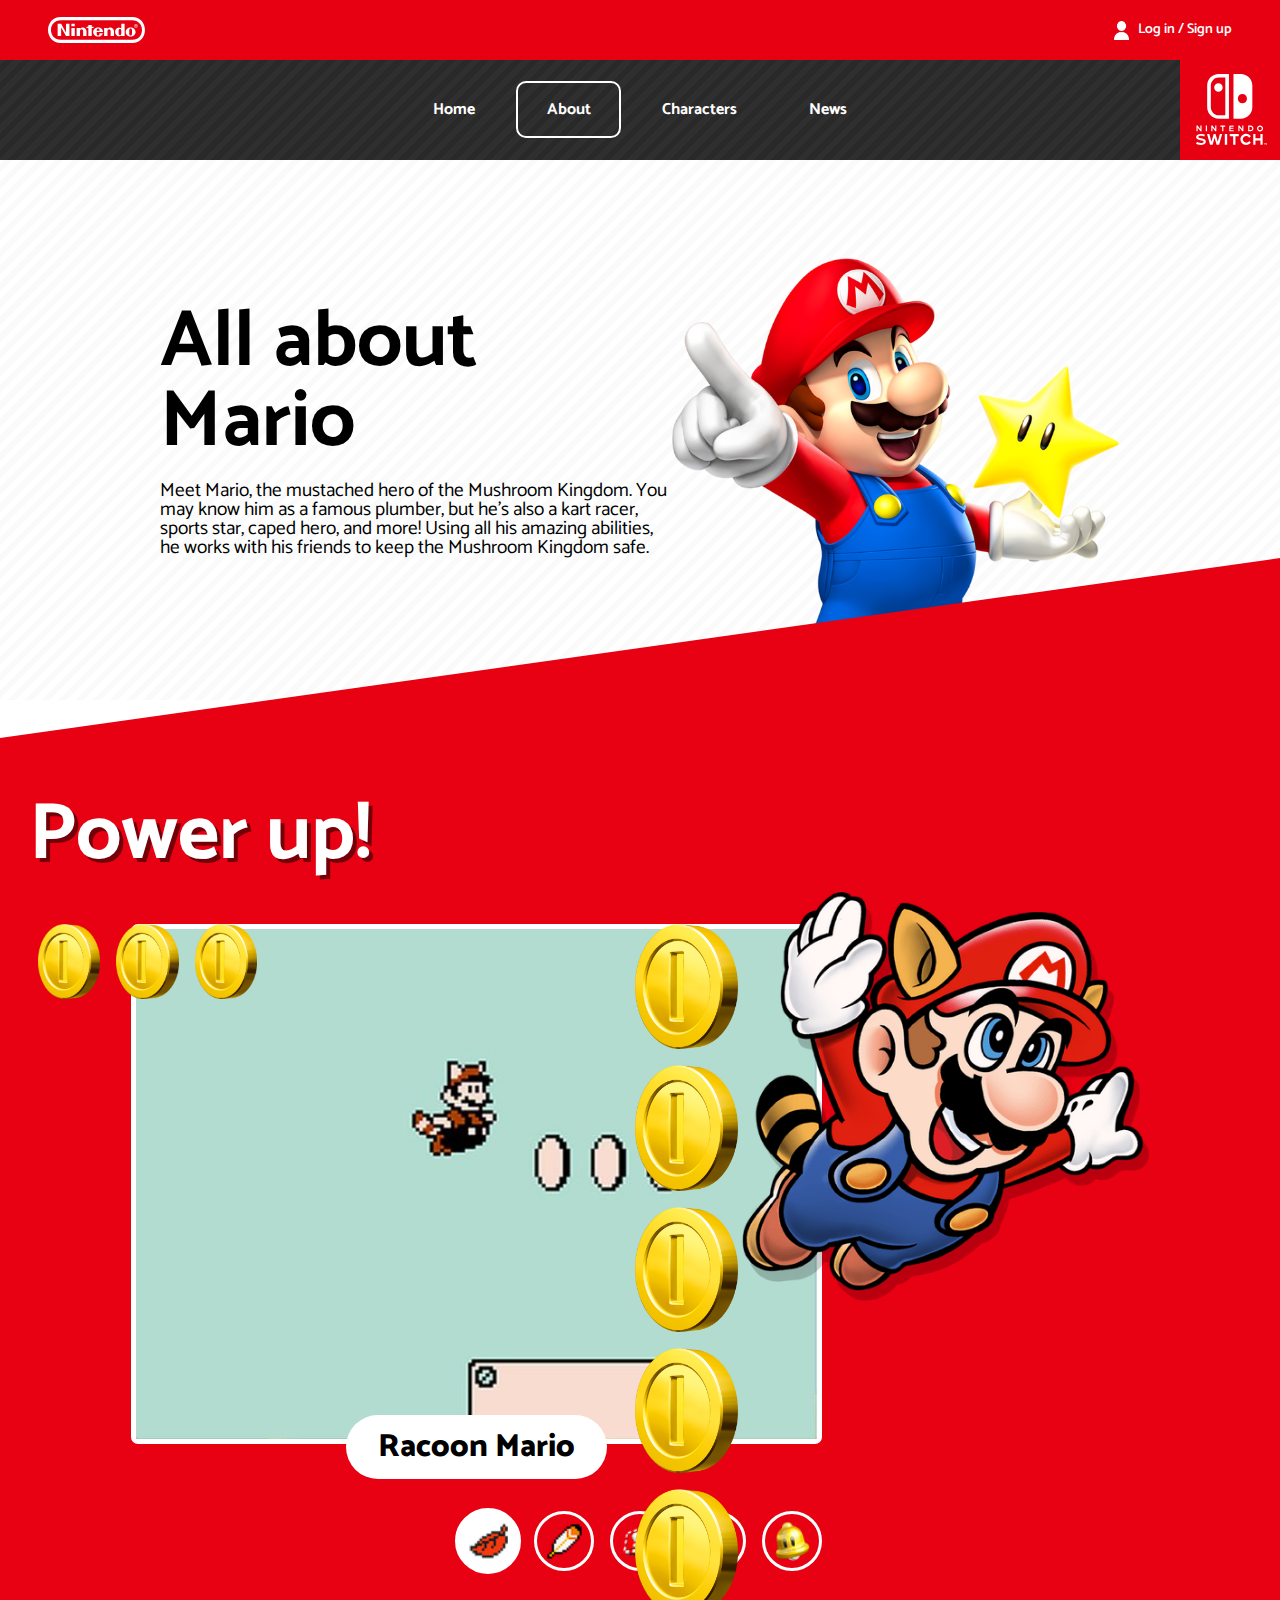
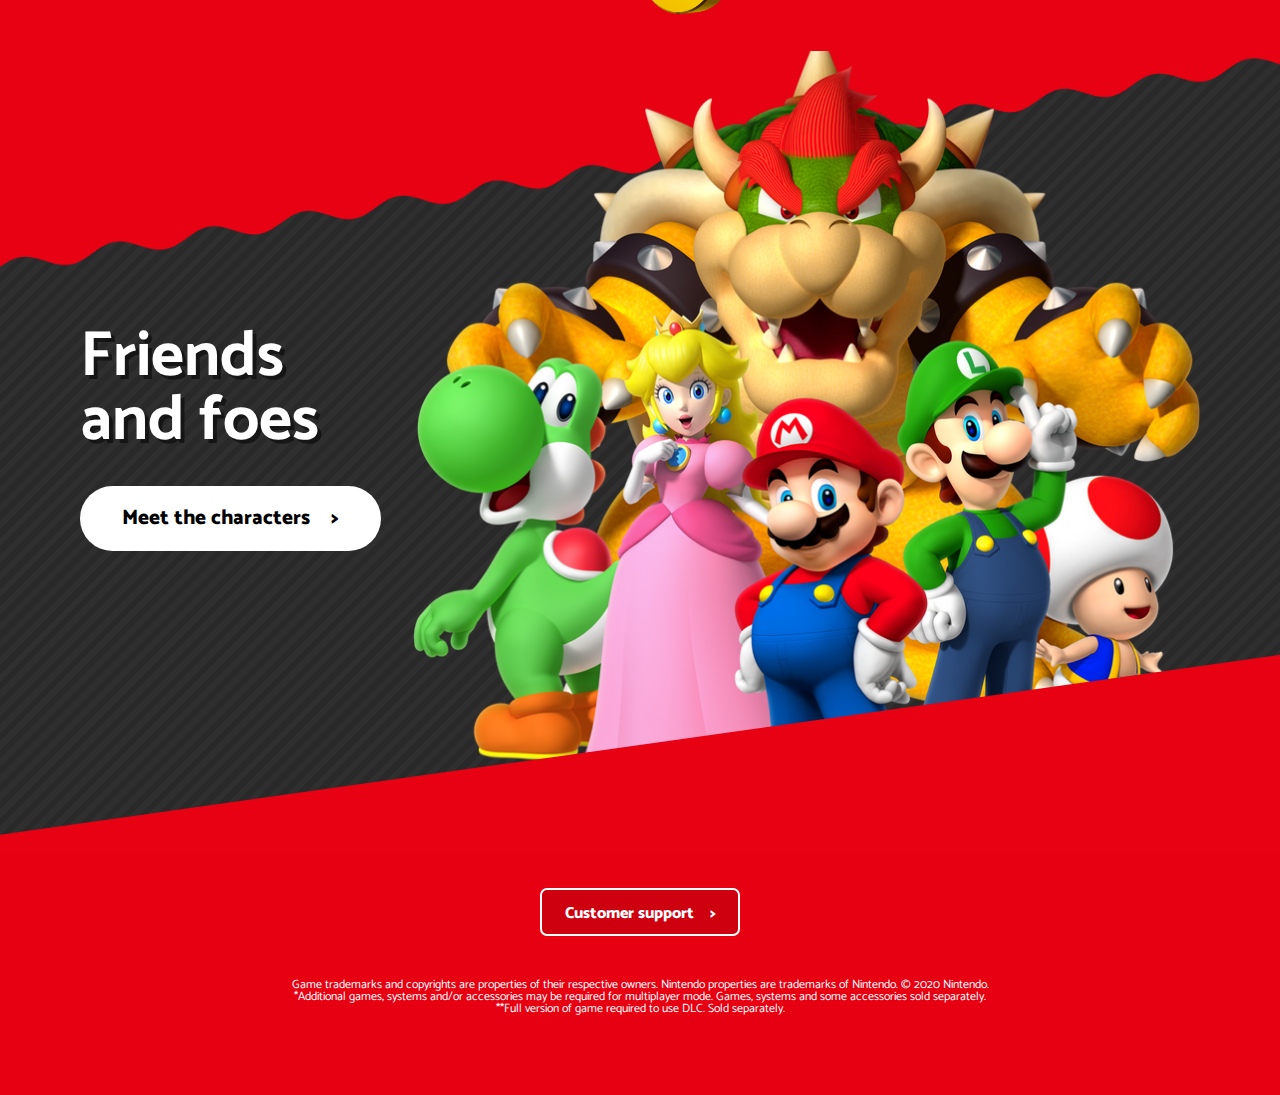
==== about.html @ cb4e9e39 "6/13 上傳至github" ====
<!DOCTYPE html>
<html lang="en">

<head>
    <meta charset="UTF-8">
    <meta http-equiv="X-UA-Compatible" content="IE=edge">
    <meta name="viewport" content="width=device-width, initial-scale=1.0">
    <title>About</title>
    <link rel="icon" href="./favicon-32x32.png">
    <link rel="stylesheet" href="./css/about.css">
</head>

<body>
    <nav>
        <div class="nav_top">
            <a href="#">
                <img src="./images/nintendo-racetrack.svg" alt="#">
            </a>
            <div class="user">
                <img src="./images/user.png" alt="#">
                <p>Log in / Sign up</p>
            </div>
        </div>
    </nav>
    <nav class="nav_section">
        <div class="nav_item">
            <div class="nav_btn">
                <a href="index.html">Home</a>
                <a href="about.html">About</a>
                <a href="characters.html">Characters</a>
                <a href="news.html">News</a>
            </div>
            <img src="./images/switch_log.svg" alt="#">
        </div>
    </nav>
    <main>
        <section id="about_mario">
            <div class="text_box">
                <h2>All about Mario</h2>
                <p>Meet Mario, the mustached hero of the Mushroom Kingdom. You may know him as a famous plumber, but
                    he’s also a kart racer, sports star, caped hero, and more! Using all his amazing abilities, he works
                    with his friends to keep the Mushroom Kingdom safe.</p>
            </div>
            <img src="./images/mario_star.png" alt="">
        </section>
        <section id="power">
            <h2>Power up!</h2>
            <div class="power_item">
                <div class="coins_item">
                    <img src="./images/SeekPng.com_super-mario-png_209932.png" alt="">
                    <img src="./images/SeekPng.com_super-mario-png_209932.png" alt="">
                    <img src="./images/SeekPng.com_super-mario-png_209932.png" alt="">
                </div>
                <div class="slide_box">
                    <img class="slide_img slide_1" src="./images/slide-1.jpg" alt="">
                    <p class="power_name">Racoon Mario</p>
                </div>
                <img class="character_img character_1" src="./images/character-1.png" alt="">
                <div class="coins_item-2">
                    <img src="./images/SeekPng.com_super-mario-png_209932.png" alt="">
                    <img src="./images/SeekPng.com_super-mario-png_209932.png" alt="">
                    <img src="./images/SeekPng.com_super-mario-png_209932.png" alt="">
                    <img src="./images/SeekPng.com_super-mario-png_209932.png" alt="">
                    <img src="./images/SeekPng.com_super-mario-png_209932.png" alt="">
                </div>
            </div>
            <div class="power_btn">
                <div class="btn btn_1"><img src="./images/pagination-1.png" alt=""></div>
                <div class="btn btn_2"><img src="./images/pagination-2.png" alt=""></div>
                <div class="btn btn_3"><img src="./images/pagination-3.png" alt=""></div>
                <div class="btn btn_4"><img src="./images/pagination-4.png" alt=""></div>
                <div class="btn btn_5"><img src="./images/pagination-5.png" alt=""></div>
            </div>
        </section>
        <section id="friend">
            <img src="./images/wavy-line.png" alt="">
            <div class="friend_item">
                <div class="friend_text">
                    <div class="text">
                        <h2>Friends</h2>
                        <h2>and foes</h2>
                    </div>
                    <a href="characters.html">Meet the characters　></a>
                </div>
                <img src="./images/character-group.png" alt="">
            </div>
        </section>
    </main>
    <footer>
        <a href="#">
            Customer support　>
        </a>
        <p>Game trademarks and copyrights are properties of their respective owners. Nintendo properties are
            trademarks of Nintendo. © 2020 Nintendo.<br>
            *Additional games, systems and/or accessories may be required for multiplayer mode. Games, systems and some
            accessories sold separately.<br>
            **Full version of game required to use DLC. Sold separately.</p>
    </footer>

    <script>
        let slideImg = document.querySelector('.slide_img');
        let characterImg = document.querySelector('.character_img');
        let powerName = document.querySelector('.power_name');
        let btn1 = document.querySelector('.btn_1');
        let btn2 = document.querySelector('.btn_2');
        let btn3 = document.querySelector('.btn_3');
        let btn4 = document.querySelector('.btn_4');
        let btn5 = document.querySelector('.btn_5');

        btn1.onclick = () => {
            slideImg.src = 'images/slide-1.jpg';
            characterImg.src = 'images/character-1.png';
            powerName.innerHTML = 'Racoon Mario';
            btn1.style.backgroundColor = 'white';
            btn1.style.transform = 'scale(1.1)';

            btn2.style.backgroundColor = 'transparent';
            btn2.style.transform = 'scale(1)';
            btn3.style.backgroundColor = 'transparent';
            btn3.style.transform = 'scale(1)';
            btn4.style.backgroundColor = 'transparent';
            btn4.style.transform = 'scale(1)';
            btn5.style.backgroundColor = 'transparent';
            btn5.style.transform = 'scale(1)';
        }

        btn2.onclick = () => {
            slideImg.src = 'images/slide-2.jpg';
            characterImg.src = 'images/character-2.png';
            powerName.innerHTML = 'Cape Mario';
            btn2.style.backgroundColor = 'white';
            btn2.style.transform = 'scale(1.1)';

            btn1.style.backgroundColor = 'transparent';
            btn1.style.transform = 'scale(1)';
            btn3.style.backgroundColor = 'transparent';
            btn3.style.transform = 'scale(1)';
            btn4.style.backgroundColor = 'transparent';
            btn4.style.transform = 'scale(1)';
            btn5.style.backgroundColor = 'transparent';
            btn5.style.transform = 'scale(1)';
        }

        btn3.onclick = () => {
            slideImg.src = 'images/slide-3.jpg';
            characterImg.src = 'images/character-3.png';
            powerName.innerHTML = 'Wing Mario';
            btn3.style.backgroundColor = 'white';
            btn3.style.transform = 'scale(1.1)';

            btn1.style.backgroundColor = 'transparent';
            btn1.style.transform = 'scale(1)';
            btn2.style.backgroundColor = 'transparent';
            btn2.style.transform = 'scale(1)';
            btn4.style.backgroundColor = 'transparent';
            btn4.style.transform = 'scale(1)';
            btn5.style.backgroundColor = 'transparent';
            btn5.style.transform = 'scale(1)';
        }

        btn4.onclick = () => {
            slideImg.src = 'images/slide-4.jpg';
            characterImg.src = 'images/character-4.png';
            powerName.innerHTML = 'Bee Mario';
            btn4.style.backgroundColor = 'white';
            btn4.style.transform = 'scale(1.1)';

            btn1.style.backgroundColor = 'transparent';
            btn1.style.transform = 'scale(1)';
            btn2.style.backgroundColor = 'transparent';
            btn2.style.transform = 'scale(1)';
            btn3.style.backgroundColor = 'transparent';
            btn3.style.transform = 'scale(1)';
            btn5.style.backgroundColor = 'transparent';
            btn5.style.transform = 'scale(1)';
        }

        btn5.onclick = () => {
            slideImg.src = 'images/slide-5.jpg';
            characterImg.src = 'images/character-5.png';
            powerName.innerHTML = 'Cat Mario';
            btn5.style.backgroundColor = 'white';
            btn5.style.transform = 'scale(1.1)';

            btn1.style.backgroundColor = 'transparent';
            btn1.style.transform = 'scale(1)';
            btn2.style.backgroundColor = 'transparent';
            btn2.style.transform = 'scale(1)';
            btn3.style.backgroundColor = 'transparent';
            btn3.style.transform = 'scale(1)';
            btn4.style.backgroundColor = 'transparent';
            btn4.style.transform = 'scale(1)';
        }


    </script>
</body>

</html>
---- css/about.css ----
@import url("https://fonts.googleapis.com/css2?family=Catamaran:wght@400;800;900&display=swap");
* {
  margin: 0;
  padding: 0;
  box-sizing: border-box;
  font-family: "Catamaran", sans-serif;
  color: white;
  line-height: 1;
}

a {
  text-decoration: none;
}

img {
  display: block;
  width: 100%;
}

.nav_top {
  background-color: #e60012;
  display: flex;
  justify-content: space-between;
  align-items: center;
  height: 60px;
}
.nav_top img {
  width: 97px;
  margin-left: 3rem;
}
.nav_top .user {
  display: flex;
  align-items: center;
  margin-right: 2rem;
  cursor: pointer;
  padding: 0.5rem 1rem;
  border-radius: 5px;
  transition: all 0.5s;
}
.nav_top .user img {
  width: 17px;
  height: 19px;
  margin: 0 0.5rem 0 0;
}
.nav_top .user p {
  font-weight: 600;
  font-size: 14px;
}
.nav_top .user:hover {
  background-color: #9e2222;
}

.nav_section {
  height: 100px;
  position: static;
  top: 0px;
}
.nav_section .nav_item {
  display: flex;
  align-items: center;
  justify-content: center;
  position: relative;
  height: 100px;
  background-image: repeating-linear-gradient(-45deg, #302f2f, #302f2f 6px, #2a2929 0, #2a2929 12px);
}
.nav_section .nav_item .nav_btn a:first-child {
  border: 2px solid white;
}
.nav_section .nav_item .nav_btn a {
  text-decoration: none;
  padding: 0.8rem 1.8rem;
  margin: 0 0.2rem;
  border: 2px solid transparent;
  border-radius: 10px;
  font-weight: 700;
  transition: all 0.3s;
  z-index: 0;
  position: relative;
}
.nav_section .nav_item .nav_btn a::before {
  content: "";
  position: absolute;
  top: 0;
  right: 0;
  width: 0;
  height: 100%;
  border-radius: 7px;
  background-color: #e60012;
  transition: all 0.3s;
  z-index: -1;
}
.nav_section .nav_item .nav_btn a:hover {
  border: 2px solid white;
}
.nav_section .nav_item .nav_btn a:hover::before {
  width: 100%;
}
.nav_section .nav_item img {
  width: 100px;
  position: absolute;
  top: 0;
  right: 0;
}

header {
  display: flex;
  justify-content: center;
  align-items: center;
  height: calc(100vh - 160px);
  overflow: hidden;
  background-image: url(../images/bg-pattern-logos.png), linear-gradient(180deg, #e70112 16%, #b20722 76%);
  position: relative;
}
header .row {
  display: flex;
  width: 80%;
  margin-top: -8rem;
}
header .row .col:first-child {
  width: 28rem;
}
header .row .col:first-child h2 span:first-child {
  font-size: 1.75rem;
}
header .row .col:first-child h2 span:last-child {
  font-size: 11rem;
}
header .row .col:first-child p {
  font-size: 1.3rem;
  line-height: 2rem;
}
header .row .col:first-child a {
  display: inline-block;
  padding: 1.25rem 2.5rem;
  background-color: white;
  color: black;
  text-decoration: none;
  border-radius: 50px;
  font-weight: 800;
  font-size: 1.3rem;
  margin-top: 2rem;
  border: 2px solid transparent;
  transition: all 0.3s;
}
header .row .col:first-child a:hover {
  background-color: black;
  color: white;
  border: 2px solid white;
}
header .row .col:last-child picture {
  position: absolute;
}
header .row .col:last-child .banner1 .mario_1 {
  width: 25%;
  top: 100vh;
  right: 25%;
  animation: mario_1 12s both ease-in-out infinite;
}
@keyframes mario_1 {
  0% {
    top: 100vh;
    right: 25%;
    opacity: 0;
  }
  10% {
    top: -5vh;
    right: 25%;
    opacity: 1;
  }
  20% {
    top: -5vh;
    right: 25%;
    opacity: 1;
  }
  30% {
    top: 100vh;
    right: 25%;
    opacity: 0;
  }
  100% {
    top: 100vh;
    right: 25%;
    opacity: 0;
  }
}
header .row .col:last-child .banner1 .luigi {
  width: 20%;
  right: 5%;
  top: 20vh;
  animation: luigi 12s 0.3s both ease-in-out infinite;
}
@keyframes luigi {
  0% {
    top: 100vh;
    right: 5%;
    opacity: 0;
  }
  10% {
    top: 20vh;
    right: 5%;
    opacity: 1;
  }
  20% {
    top: 20vh;
    right: 5%;
    opacity: 1;
  }
  30% {
    top: 100vh;
    right: 5%;
    opacity: 0;
  }
  100% {
    top: 100vh;
    right: 5%;
    opacity: 0;
  }
}
header .row .col:last-child .banner1 .brick {
  width: 40%;
  right: 8%;
  top: 10vh;
  animation: brick 12s 0.4s both ease-in-out infinite;
}
@keyframes brick {
  0% {
    top: 10vh;
    right: -100%;
    opacity: 0;
  }
  10% {
    top: 10vh;
    right: 8%;
    opacity: 1;
  }
  20% {
    top: 10vh;
    right: 8%;
    opacity: 1;
  }
  30% {
    top: 10vh;
    right: -100%;
    opacity: 0;
  }
  100% {
    top: 10vh;
    right: -100%;
    opacity: 0;
  }
}
header .row .col:last-child .banner1 .coins {
  width: 5%;
  z-index: 5;
}
header .row .col:last-child .banner1 .coin_5 {
  left: 5%;
  top: 65vh;
  animation: coin_5 12s 0.4s both ease-in-out infinite;
}
@keyframes coin_5 {
  0% {
    top: 100vh;
    left: 5%;
    opacity: 0;
  }
  10% {
    top: 65vh;
    left: 5%;
    opacity: 1;
  }
  20% {
    top: 65vh;
    left: 5%;
    opacity: 1;
  }
  30% {
    top: 100vh;
    left: 5%;
    opacity: 0;
  }
  100% {
    top: 100vh;
    left: 5%;
    opacity: 0;
  }
}
header .row .col:last-child .banner1 .coin_4 {
  left: 11%;
  top: 65vh;
  animation: coin_4 12s 0.3s both ease-in-out infinite;
}
@keyframes coin_4 {
  0% {
    top: 100vh;
    left: 11%;
    opacity: 0;
  }
  10% {
    top: 65vh;
    left: 11%;
    opacity: 1;
  }
  20% {
    top: 65vh;
    left: 11%;
    opacity: 1;
  }
  30% {
    top: 100vh;
    left: 11%;
    opacity: 0;
  }
  100% {
    top: 100vh;
    left: 11%;
    opacity: 0;
  }
}
header .row .col:last-child .banner1 .coin_3 {
  left: 17%;
  top: 65vh;
  animation: coin_3 12s 0.2s both ease-in-out infinite;
}
@keyframes coin_3 {
  0% {
    top: 100vh;
    left: 17%;
    opacity: 0;
  }
  10% {
    top: 65vh;
    left: 17%;
    opacity: 1;
  }
  20% {
    top: 65vh;
    left: 17%;
    opacity: 1;
  }
  30% {
    top: 100vh;
    left: 17%;
    opacity: 0;
  }
  100% {
    top: 100vh;
    left: 17%;
    opacity: 0;
  }
}
header .row .col:last-child .banner1 .coin_2 {
  left: 23%;
  top: 65vh;
  animation: coin_2 12s 0.1s both ease-in-out infinite;
}
@keyframes coin_2 {
  0% {
    top: 100vh;
    left: 23%;
    opacity: 0;
  }
  10% {
    top: 65vh;
    left: 23%;
    opacity: 1;
  }
  20% {
    top: 65vh;
    left: 23%;
    opacity: 1;
  }
  30% {
    top: 100vh;
    left: 23%;
    opacity: 0;
  }
  100% {
    top: 100vh;
    left: 23%;
    opacity: 0;
  }
}
header .row .col:last-child .banner1 .coin_1 {
  left: 29%;
  top: 65vh;
  animation: coin_1 12s both ease-in-out infinite;
}
@keyframes coin_1 {
  0% {
    top: 100vh;
    left: 29%;
    opacity: 0;
  }
  10% {
    top: 65vh;
    left: 29%;
    opacity: 1;
  }
  20% {
    top: 65vh;
    left: 29%;
    opacity: 1;
  }
  30% {
    top: 100vh;
    left: 29%;
    opacity: 0;
  }
  100% {
    top: 100vh;
    left: 29%;
    opacity: 0;
  }
}
header .row .col:last-child .banner2 .mario_2 {
  width: 30%;
  top: 10vh;
  right: 25%;
  animation: mario_2 12s 4s both ease-in-out infinite;
}
@keyframes mario_2 {
  0% {
    top: 100vh;
    right: 25%;
    opacity: 0;
  }
  10% {
    top: 10vh;
    right: 25%;
    opacity: 1;
  }
  20% {
    top: 10vh;
    right: 25%;
    opacity: 1;
  }
  30% {
    top: 100vh;
    right: 25%;
    opacity: 0;
  }
  100% {
    top: 100vh;
    right: 25%;
    opacity: 0;
  }
}
header .row .col:last-child .banner2 .peach {
  width: 15%;
  top: 35vh;
  right: 18%;
  animation: peach 12s 4.3s both ease-in-out infinite;
}
@keyframes peach {
  0% {
    top: 100vh;
    right: 18%;
    opacity: 0;
  }
  10% {
    top: 35vh;
    right: 18%;
    opacity: 1;
  }
  20% {
    top: 35vh;
    right: 18%;
    opacity: 1;
  }
  30% {
    top: 100vh;
    right: 18%;
    opacity: 0;
  }
  100% {
    top: 100vh;
    right: 18%;
    opacity: 0;
  }
}
header .row .col:last-child .banner2 .pipe {
  width: 15%;
  top: 15vh;
  right: 10%;
  animation: pipe 12s 4.4s both ease-in-out infinite;
}
@keyframes pipe {
  0% {
    top: 100vh;
    right: 10%;
    opacity: 0;
  }
  10% {
    top: 15vh;
    right: 10%;
    opacity: 1;
  }
  20% {
    top: 15vh;
    right: 10%;
    opacity: 1;
  }
  30% {
    top: 100vh;
    right: 10%;
    opacity: 0;
  }
  100% {
    top: 100vh;
    right: 10%;
    opacity: 0;
  }
}
header .row .col:last-child .banner2 .block {
  width: 8%;
  z-index: 5;
}
header .row .col:last-child .banner2 .block_5 {
  left: 5%;
  top: 62vh;
  animation: block_5 12s 4.4s both ease-in-out infinite;
}
@keyframes block_5 {
  0% {
    left: 5%;
    top: 100vh;
    opacity: 0;
  }
  10% {
    left: 5%;
    top: 62vh;
    opacity: 1;
  }
  20% {
    left: 5%;
    top: 62vh;
    opacity: 1;
  }
  30% {
    left: 5%;
    top: 100vh;
    opacity: 0;
  }
  100% {
    left: 5%;
    top: 100vh;
    opacity: 0;
  }
}
header .row .col:last-child .banner2 .block_3 {
  left: 11.5%;
  top: 62vh;
  animation: block_3 12s 4.3s both ease-in-out infinite;
}
@keyframes block_3 {
  0% {
    left: 11.5%;
    top: 100vh;
    opacity: 0;
  }
  10% {
    left: 11.5%;
    top: 62vh;
    opacity: 1;
  }
  20% {
    left: 11.5%;
    top: 62vh;
    opacity: 1;
  }
  30% {
    left: 11.5%;
    top: 100vh;
    opacity: 0;
  }
  100% {
    left: 11.5%;
    top: 100vh;
    opacity: 0;
  }
}
header .row .col:last-child .banner2 .block_2 {
  left: 18%;
  top: 62vh;
  animation: block_2 12s 4.2s both ease-in-out infinite;
}
@keyframes block_2 {
  0% {
    left: 18%;
    top: 100vh;
    opacity: 0;
  }
  10% {
    left: 18%;
    top: 62vh;
    opacity: 1;
  }
  20% {
    left: 18%;
    top: 62vh;
    opacity: 1;
  }
  30% {
    left: 18%;
    top: 100vh;
    opacity: 0;
  }
  100% {
    left: 18%;
    top: 100vh;
    opacity: 0;
  }
}
header .row .col:last-child .banner2 .block_4 {
  left: 24.5%;
  top: 62vh;
  animation: block_4 12s 4.1s both ease-in-out infinite;
}
@keyframes block_4 {
  0% {
    left: 24.5%;
    top: 100vh;
    opacity: 0;
  }
  10% {
    left: 24.5%;
    top: 62vh;
    opacity: 1;
  }
  20% {
    left: 24.5%;
    top: 62vh;
    opacity: 1;
  }
  30% {
    left: 24.5%;
    top: 100vh;
    opacity: 0;
  }
  100% {
    left: 24.5%;
    top: 100vh;
    opacity: 0;
  }
}
header .row .col:last-child .banner2 .block_1 {
  left: 31%;
  top: 62vh;
  animation: block_1 12s 4s both ease-in-out infinite;
}
@keyframes block_1 {
  0% {
    left: 31%;
    top: 100vh;
    opacity: 0;
  }
  10% {
    left: 31%;
    top: 62vh;
    opacity: 1;
  }
  20% {
    left: 31%;
    top: 62vh;
    opacity: 1;
  }
  30% {
    left: 31%;
    top: 100vh;
    opacity: 0;
  }
  100% {
    left: 31%;
    top: 100vh;
    opacity: 0;
  }
}
header .row .col:last-child .banner3 .mario_3 {
  width: 30%;
  top: 10vh;
  right: 32%;
  animation: mario_3 12s 8s both ease-in-out infinite;
}
@keyframes mario_3 {
  0% {
    top: 100vh;
    right: 32%;
    opacity: 0;
  }
  10% {
    top: 10vh;
    right: 32%;
    opacity: 1;
  }
  20% {
    top: 10vh;
    right: 32%;
    opacity: 1;
  }
  30% {
    top: 100vh;
    right: 32%;
    opacity: 0;
  }
  100% {
    top: 100vh;
    right: 32%;
    opacity: 0;
  }
}
header .row .col:last-child .banner3 .toad {
  width: 10%;
  top: 30vh;
  right: 29%;
  animation: toad 12s 8.3s both ease-in-out infinite;
}
@keyframes toad {
  0% {
    top: 100vh;
    right: 29%;
    opacity: 0;
  }
  10% {
    top: 30vh;
    right: 29%;
    opacity: 1;
  }
  20% {
    top: 30vh;
    right: 29%;
    opacity: 1;
  }
  30% {
    top: 100vh;
    right: 29%;
    opacity: 0;
  }
  100% {
    top: 100vh;
    right: 29%;
    opacity: 0;
  }
}
header .row .col:last-child .banner3 .star {
  width: 20%;
  top: 0vh;
  right: 18%;
  animation: star 12s 8.35s both ease-in-out infinite;
}
@keyframes star {
  0% {
    transform: scale(0);
    opacity: 0;
  }
  10% {
    transform: scale(1);
    opacity: 1;
  }
  20% {
    transform: scale(1);
    opacity: 1;
  }
  30% {
    transform: scale(0);
    opacity: 0;
  }
  100% {
    transform: scale(0);
    opacity: 0;
  }
}
header .row .col:last-child .banner3 .mushroom {
  width: 8%;
  z-index: 5;
}
header .row .col:last-child .banner3 .mushroom_3 {
  left: 10%;
  top: 62vh;
  animation: mushroom_3 12s 7.8s both ease-in-out infinite;
}
@keyframes mushroom_3 {
  0% {
    top: 100vh;
    left: 10%;
    opacity: 0;
  }
  10% {
    left: 10%;
    top: 62vh;
    opacity: 1;
  }
  20% {
    left: 10%;
    top: 62vh;
    opacity: 1;
  }
  30% {
    top: 100vh;
    left: 10%;
    opacity: 0;
  }
  100% {
    top: 100vh;
    left: 10%;
    opacity: 0;
  }
}
header .row .col:last-child .banner3 .mushroom_2 {
  left: 20%;
  top: 62vh;
  animation: mushroom_2 12s 7.9s both ease-in-out infinite;
}
@keyframes mushroom_2 {
  0% {
    top: 100vh;
    left: 20%;
    opacity: 0;
  }
  10% {
    left: 20%;
    top: 62vh;
    opacity: 1;
  }
  20% {
    left: 20%;
    top: 62vh;
    opacity: 1;
  }
  30% {
    top: 100vh;
    left: 20%;
    opacity: 0;
  }
  100% {
    top: 100vh;
    left: 20%;
    opacity: 0;
  }
}
header .row .col:last-child .banner3 .mushroom_1 {
  left: 30%;
  top: 62vh;
  animation: mushroom_1 12s 8s both ease-in-out infinite;
}
@keyframes mushroom_1 {
  0% {
    top: 100vh;
    left: 30%;
    opacity: 0;
  }
  10% {
    left: 30%;
    top: 62vh;
    opacity: 1;
  }
  20% {
    left: 30%;
    top: 62vh;
    opacity: 1;
  }
  30% {
    top: 100vh;
    left: 30%;
    opacity: 0;
  }
  100% {
    top: 100vh;
    left: 30%;
    opacity: 0;
  }
}
header::before {
  content: "";
  position: absolute;
  left: 0;
  bottom: 0;
  z-index: 1;
  width: 100%;
  height: 200px;
  background-color: #e70112;
  clip-path: polygon(0 100%, 100% 0, 100% 100%, 0 100%);
}

main section {
  display: flex;
  flex-direction: column;
  justify-content: center;
  align-items: center;
}
main h2 {
  font-size: 3.5rem;
  margin-bottom: 2vh;
}
main h3 {
  font-size: 1.5rem;
  letter-spacing: 0.05rem;
  margin: 1.2vh 0;
}
main #news {
  background-color: #e70112;
}
main #news .list_box {
  display: flex;
  width: 75%;
}
main #news .list_box .card_item {
  position: relative;
  flex: 1;
  margin: 3rem;
  padding: 2rem 2rem 4rem 2rem;
  background-image: repeating-linear-gradient(-45deg, #302f2f, #302f2f 6px, #2a2929 0, #2a2929 12px);
  border-radius: 15px;
  cursor: pointer;
}
main #news .list_box .card_item:hover .scenes {
  transform: perspective(600px) rotateX(30deg) skewX(-20deg);
}
main #news .list_box .card_item .scenes {
  transition: all 0.5s;
  transform-origin: bottom;
}
main #news .list_box .card_item .scenes img {
  border-radius: 10px;
}
main #news .list_box .card_item:hover .role {
  transform: scale(1.2) translateY(-20px);
}
main #news .list_box .card_item .role {
  position: absolute;
  width: 60%;
  top: -5vh;
  left: 20%;
  transition: all 0.5s;
}
main #news .list_box .card_item .date {
  font-size: 1.2rem;
  margin: 1.2vh 0;
}
main #news .list_box .card_item:hover .content {
  bottom: 2rem;
  opacity: 1;
}
main #news .list_box .card_item .content {
  position: absolute;
  bottom: 6rem;
  font-size: 1.1rem;
  letter-spacing: 0.05rem;
  opacity: 0;
  transition: all 0.5s;
  overflow: hidden;
  text-overflow: ellipsis;
  display: -webkit-box;
  -webkit-box-orient: vertical;
  -webkit-line-clamp: 2;
}
main #news .news_link {
  display: inline-block;
  padding: 1.25rem 2.5rem;
  background-color: white;
  color: black;
  text-decoration: none;
  border-radius: 50px;
  font-weight: 800;
  font-size: 1.3rem;
  border: 2px solid transparent;
  transition: all 0.3s;
}
main #news .news_link:hover {
  background-color: black;
  color: white;
  border: 2px solid white;
}
main #Mario_Kart {
  background-image: url(../images/bg-pattern-logos.png), linear-gradient(0deg, #bc00b7, #23b2ff);
}
main #Mario_Kart .Mario_Kart_img {
  width: 60%;
  border-radius: 10px;
}
main #Mario_Kart div {
  margin: 2rem;
  text-align: center;
}
main #Mario_Kart a {
  padding: 0.5rem 1rem;
  border-radius: 50px;
  border: 2px solid white;
  color: #2a2929;
  background-color: #ffffff;
  font-weight: 800;
  transition: all 0.3s;
  margin-bottom: 3rem;
}
main #Mario_Kart a:hover {
  color: #ffffff;
  background-color: #2a2929;
}
main #Mario_Kart .Mario_Kart_footer_img {
  transform: scaleX(-1) scaleY(-1);
}
main #switch {
  background-color: #e70112;
  position: relative;
}
main #switch .switch_title {
  text-align: start;
  margin: 3rem 0;
}
main #switch .switch_title h2 {
  margin: 0 0 0 -50rem;
}
main #switch .mario_background {
  width: 50%;
  position: absolute;
  right: 5%;
  top: -25%;
}
main #switch .star {
  width: 12%;
  position: absolute;
  right: 10%;
  top: 0;
}
main #switch .list_box {
  width: 90%;
  display: grid;
  grid-template-columns: repeat(auto-fill, minmax(500px, 2fr));
  justify-items: center;
}
main #switch .list_box .card_item {
  position: relative;
  flex: 1;
  margin: 3rem;
  padding: 2rem 2rem 4rem 2rem;
  background-image: repeating-linear-gradient(-45deg, #302f2f, #302f2f 6px, #2a2929 0, #2a2929 12px);
  border-radius: 15px;
  cursor: pointer;
  display: flex;
  flex-direction: column;
  justify-content: space-around;
}
main #switch .list_box .card_item:hover .scenes {
  transform: scale(1.2);
}
main #switch .list_box .card_item .scenes {
  transition: all 0.5s;
  transform-origin: bottom;
}
main #switch .list_box .card_item .scenes img {
  border-radius: 10px;
}
main #switch .list_box .card_item:hover .content {
  bottom: 2rem;
  opacity: 1;
}
main #switch .list_box .card_item .content {
  font-size: 1.1rem;
  letter-spacing: 0.05rem;
  position: absolute;
  bottom: 6rem;
  opacity: 0;
  transition: all 0.5s;
}
main #switch a {
  display: inline-block;
  padding: 1.25rem 2.5rem;
  background-color: white;
  color: black;
  text-decoration: none;
  border-radius: 50px;
  font-weight: 800;
  font-size: 1.3rem;
  border: 2px solid transparent;
  transition: all 0.3s;
}
main #switch a:hover {
  background-color: black;
  color: white;
  border: 2px solid white;
}
main #product {
  background-image: url(../images/bg-pattern-logos.png), linear-gradient(225deg, #80ec87, #6df1c7 51%, #37cedd);
  padding-bottom: 10rem;
}
main #product h2 {
  margin-bottom: 5rem;
}
main #product .list_box {
  display: flex;
  width: 75%;
}
main #product .list_box .card_item {
  position: relative;
  flex: 1;
  margin: 3rem;
  padding: 2rem 2rem 4rem 2rem;
  background-image: repeating-linear-gradient(-45deg, #302f2f, #302f2f 6px, #2a2929 0, #2a2929 12px);
  border-radius: 15px;
  cursor: pointer;
  display: flex;
  flex-direction: column;
  align-items: center;
  justify-content: space-between;
  transition: all 0.5s;
  transform-style: preserve-3d;
}
main #product .list_box .card_item:hover {
  box-shadow: 0px 0px 10px rgb(153, 153, 153);
}
main #product .list_box .card_item .role {
  position: relative;
  width: 100%;
  height: 35vh;
}
main #product .list_box .card_item .role img {
  height: 120%;
  width: auto;
  position: absolute;
  top: -15vh;
  left: -10%;
}
main #product .list_box .card_item p {
  font-size: 1.1rem;
  line-height: 1.3rem;
  letter-spacing: 0.05rem;
}
main #product .list_box .card_item a {
  display: inline-block;
  padding: 1.25rem 2.5rem;
  background-color: white;
  color: black;
  text-decoration: none;
  border-radius: 50px;
  font-weight: 800;
  font-size: 1.3rem;
  margin-top: 2rem;
  border: 2px solid transparent;
  transition: all 0.3s;
}
main #product .list_box .card_item a:hover {
  background-color: black;
  color: white;
  border: 2px solid white;
}
main #product .list_box .role,
main #product .list_box .content,
main #product .list_box a {
  transform: translateZ(50px);
}

footer {
  display: flex;
  flex-direction: column;
  align-items: center;
  justify-content: center;
  background-color: #e60012;
  height: 250px;
  text-align: center;
  position: relative;
}
footer::before {
  content: "";
  position: absolute;
  left: 0;
  top: -190px;
  z-index: 1;
  width: 100%;
  height: 200px;
  background-color: #e70112;
  clip-path: polygon(0 90%, 100% 0, 100% 100%, 0 100%);
}
footer a {
  display: block;
  width: 200px;
  height: 48px;
  line-height: 48px;
  background-color: #ce0010;
  margin: auto;
  border-radius: 7px;
  border: 2px solid white;
  transition: all 0.5s;
  font-size: 16px;
  font-weight: 800;
}
footer a:hover {
  background-color: white;
  color: #ce0010;
}
footer p {
  font-size: 12px;
  padding: 0 3rem 5rem 3rem;
}

.nav_section {
  height: 100px;
  position: static;
  top: 0px;
}
.nav_section .nav_item {
  display: flex;
  align-items: center;
  justify-content: center;
  position: relative;
  height: 100px;
  background-image: repeating-linear-gradient(-45deg, #302f2f, #302f2f 6px, #2a2929 0, #2a2929 12px);
}
.nav_section .nav_item .nav_btn a:first-child {
  border: 2px solid transparent;
}
.nav_section .nav_item .nav_btn a:nth-child(2) {
  border: 2px solid white;
}
.nav_section .nav_item .nav_btn a {
  text-decoration: none;
  padding: 0.8rem 1.8rem;
  margin: 0 0.2rem;
  border: 2px solid transparent;
  border-radius: 10px;
  font-weight: 700;
  transition: all 0.3s;
  z-index: 0;
  position: relative;
}
.nav_section .nav_item .nav_btn a::before {
  content: "";
  position: absolute;
  top: 0;
  right: 0;
  width: 0;
  height: 100%;
  border-radius: 7px;
  background-color: #e60012;
  transition: all 0.3s;
  z-index: -1;
}
.nav_section .nav_item .nav_btn a:hover {
  border: 2px solid white;
}
.nav_section .nav_item .nav_btn a:hover::before {
  width: 100%;
}
.nav_section .nav_item img {
  width: 100px;
  position: absolute;
  top: 0;
  right: 0;
}

main #about_mario {
  height: 60vh;
  background-image: repeating-linear-gradient(-45deg, #fff, #fff 6px, #fafafa 0, #fafafa 12px);
  display: flex;
  flex-direction: row;
}
main #about_mario .text_box {
  width: 40%;
}
main #about_mario .text_box h2,
main #about_mario .text_box p {
  color: black;
}
main #about_mario .text_box h2 {
  font-size: 5rem;
}
main #about_mario .text_box p {
  font-size: 1.2rem;
}
main #about_mario img {
  width: 35%;
  margin-top: 12rem;
}
main #power {
  background-color: #e70112;
  position: relative;
  margin-top: 3rem;
}
main #power::before {
  content: "";
  position: absolute;
  left: 0;
  top: -190px;
  z-index: 1;
  width: 100%;
  height: 200px;
  background-color: #e70112;
  clip-path: polygon(0 90%, 100% 0, 100% 100%, 0 100%);
}
main #power h2 {
  font-size: 5rem;
  margin: 3rem 55rem 3rem 0;
  text-shadow: 4px 4px rgba(0, 0, 0, 0.5);
}
main #power .power_item {
  display: flex;
}
main #power .power_item .coins_item {
  display: flex;
  position: absolute;
  left: 3%;
}
main #power .power_item .coins_item img {
  width: 5%;
  margin-right: 1rem;
  animation: coins 1s alternate infinite;
}
@keyframes coins {
  0% {
    transform: translateX(0px);
  }
  100% {
    transform: translateX(20px);
  }
}
main #power .power_item .slide_box {
  width: 100%;
  text-align: center;
}
main #power .power_item .slide_box .slide_img {
  border-radius: 7px;
  border: 5px solid white;
}
main #power .power_item .slide_box .power_name {
  background-color: white;
  color: black;
  font-size: 2rem;
  font-weight: 800;
  display: inline-block;
  padding: 1rem 2rem;
  border-radius: 50px;
  margin-top: -3rem;
}
main #power .power_item .character_img {
  margin: -2rem 0 0 -5rem;
  width: 40%;
  height: 40%;
  animation: character_img 1.5s infinite alternate;
}
@keyframes character_img {
  0% {
    transform: translateX(-10px);
  }
  100% {
    transform: translateX(60px) translateY(-30px);
  }
}
main #power .power_item .coins_item-2 {
  position: absolute;
  right: -65%;
}
main #power .power_item .coins_item-2 img {
  width: 7%;
  margin-bottom: 1rem;
  animation: coins 1s alternate infinite;
}
@keyframes coins {
  0% {
    transform: translateX(0px);
  }
  100% {
    transform: translateX(20px);
  }
}
main #power .power_btn {
  display: flex;
  justify-content: center;
  align-items: center;
  gap: 1rem;
  margin: 2rem 0 5rem 0;
}
main #power .power_btn .btn_1 {
  background-color: white;
  transform: scale(1.1);
}
main #power .power_btn .btn {
  width: 60px;
  height: 60px;
  border-radius: 50%;
  border: 3px solid white;
  display: flex;
  align-items: center;
  justify-content: center;
  cursor: pointer;
  transition: all 0.1s;
}
main #power .power_btn .btn:hover {
  background-color: white !important;
  transform: scale(1.1) !important;
}
main #power .power_btn .btn img {
  width: 35px;
}
main #friend {
  background-image: repeating-linear-gradient(-45deg, #302f2f, #302f2f 6px, #2a2929 0, #2a2929 12px);
}
main #friend .friend_item {
  display: flex;
  justify-content: center;
  align-items: center;
  margin-top: -15rem;
}
main #friend .friend_item .friend_text {
  margin-right: 1rem;
}
main #friend .friend_item .friend_text h2 {
  margin: 0;
  font-size: 4rem;
  text-shadow: 4px 4px rgba(0, 0, 0, 0.5);
}
main #friend .friend_item .friend_text a {
  display: inline-block;
  padding: 1.25rem 2.5rem;
  background-color: white;
  color: black;
  text-decoration: none;
  border-radius: 50px;
  font-weight: 800;
  font-size: 1.3rem;
  margin-top: 2rem;
  border: 2px solid transparent;
  transition: all 0.3s;
}
main #friend .friend_item .friend_text a:hover {
  background-color: black;
  color: white;
  border: 2px solid white;
}
main #friend .friend_item img {
  width: 70%;
  margin-left: 1rem;
}/*# sourceMappingURL=about.css.map */
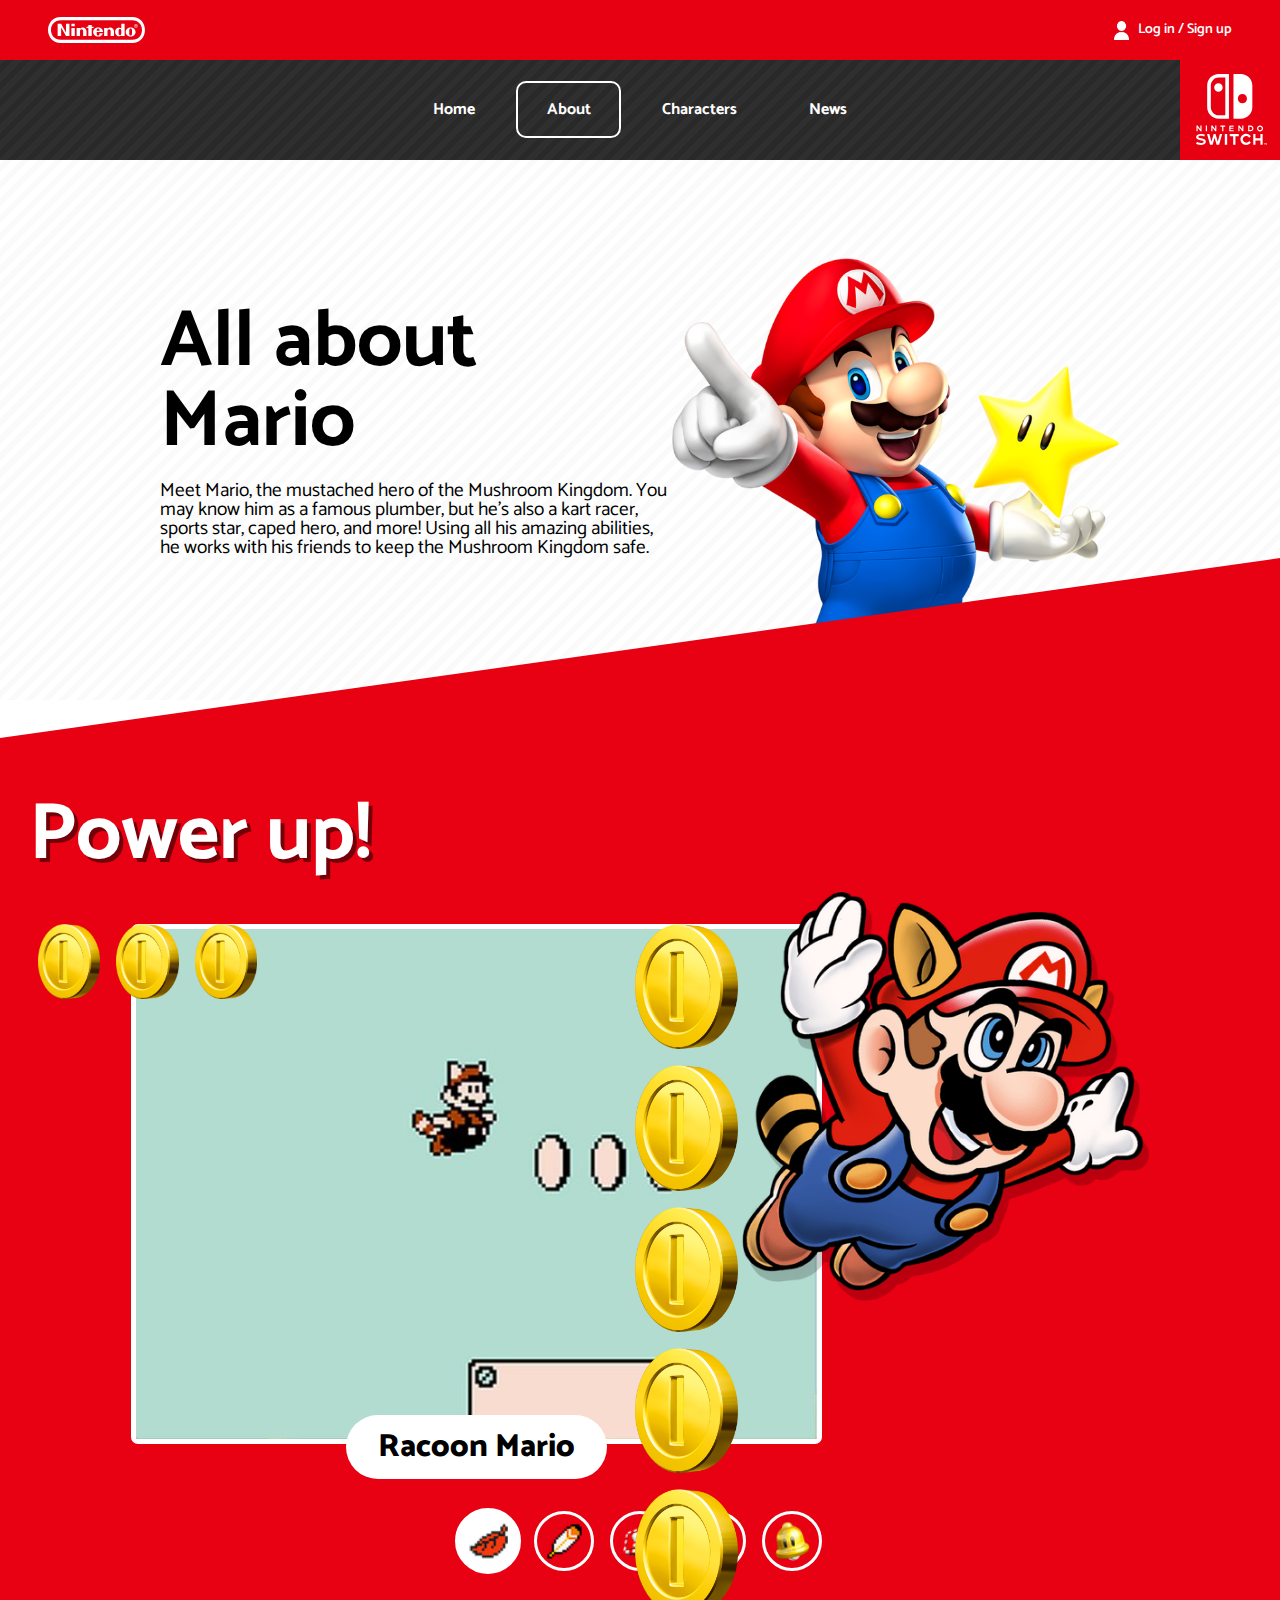
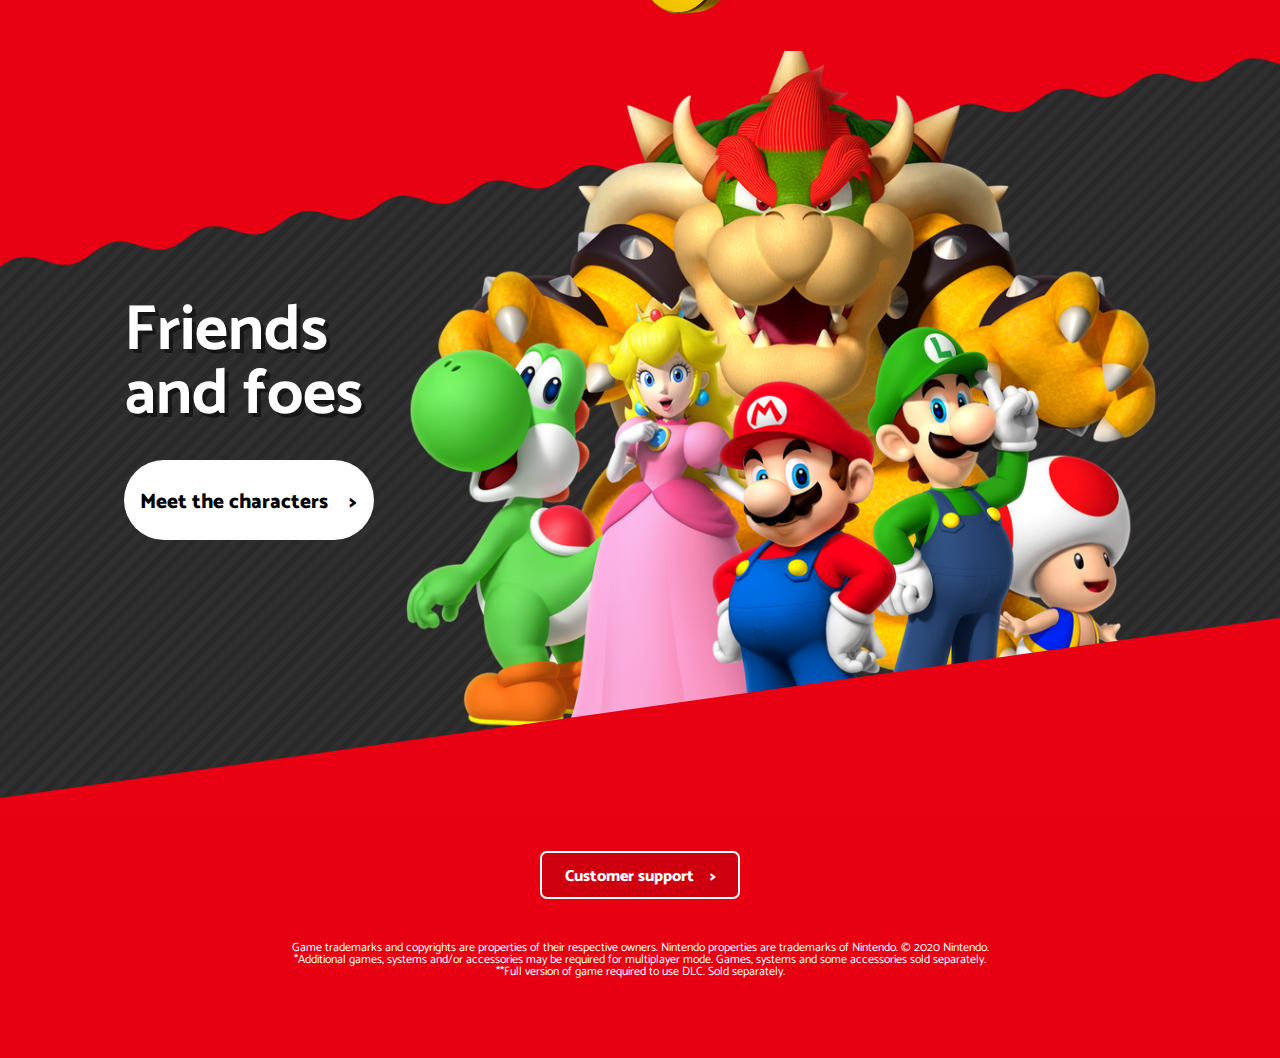
==== commit 6232b76e: "6/16" ====
--- a/about.html
+++ b/about.html
@@ -30,9 +30,20 @@
                 <a href="characters.html">Characters</a>
                 <a href="news.html">News</a>
             </div>
+            <div class="menu">
+                Menu
+            </div>
             <img src="./images/switch_log.svg" alt="#">
         </div>
     </nav>
+    <div class="phone_nav_btn">
+        <a href="">Back</a>
+        <a href="index.html">Home</a>
+        <a href="about.html">About</a>
+        <a href="characters.html">Characters</a>
+        <a href="news.html">News</a>
+        <img src="./images/banner1-mario.png" alt="">
+    </div>
     <main>
         <section id="about_mario">
             <div class="text_box">
@@ -192,6 +203,18 @@
             btn4.style.transform = 'scale(1)';
         }
 
+        // 手機版menu
+        let menu = document.querySelector('.menu');
+        let phoneNavBtn = document.querySelector('.phone_nav_btn');
+
+        menu.onclick = () => {
+            if(phoneNavBtn.classList.contains('active')){
+                phoneNavBtn.classList.remove('active');
+            }else{
+                phoneNavBtn.classList.add('active');
+            }
+        }
+
 
     </script>
 </body>
--- a/css/about.css
+++ b/css/about.css
@@ -55,6 +55,11 @@
   position: static;
   top: 0px;
 }
+@media (max-width: 576px) {
+  .nav_section {
+    height: 50px;
+  }
+}
 .nav_section .nav_item {
   display: flex;
   align-items: center;
@@ -62,6 +67,16 @@
   position: relative;
   height: 100px;
   background-image: repeating-linear-gradient(-45deg, #302f2f, #302f2f 6px, #2a2929 0, #2a2929 12px);
+}
+@media (max-width: 576px) {
+  .nav_section .nav_item {
+    height: 50px;
+  }
+}
+@media (max-width: 576px) {
+  .nav_section .nav_item .nav_btn {
+    display: none;
+  }
 }
 .nav_section .nav_item .nav_btn a:first-child {
   border: 2px solid white;
@@ -95,11 +110,119 @@
 .nav_section .nav_item .nav_btn a:hover::before {
   width: 100%;
 }
+.nav_section .nav_item .menu {
+  display: none;
+  text-decoration: none;
+  padding: 0.8rem 1.8rem;
+  margin: 0 0.2rem;
+  border: 2px solid transparent;
+  border-radius: 10px;
+  font-weight: 700;
+  transition: all 0.3s;
+  z-index: 0;
+  position: relative;
+}
+@media (max-width: 576px) {
+  .nav_section .nav_item .menu {
+    display: block;
+  }
+}
+.nav_section .nav_item .menu::before {
+  content: "";
+  position: absolute;
+  top: 0;
+  right: 0;
+  width: 0;
+  height: 100%;
+  border-radius: 7px;
+  background-color: #e60012;
+  transition: all 0.3s;
+  z-index: -1;
+}
+.nav_section .nav_item .menu:hover {
+  border: 2px solid white;
+}
+.nav_section .nav_item .menu:hover::before {
+  width: 100%;
+}
 .nav_section .nav_item img {
   width: 100px;
   position: absolute;
   top: 0;
   right: 0;
+}
+@media (max-width: 576px) {
+  .nav_section .nav_item img {
+    width: 50px;
+  }
+}
+
+.phone_nav_btn {
+  width: 100%;
+  height: 75vh;
+  position: absolute;
+  top: 0;
+  z-index: 10;
+  display: flex;
+  flex-direction: column;
+  align-items: center;
+  background-image: repeating-linear-gradient(-45deg, #302f2f, #302f2f 6px, #2a2929 0, #2a2929 12px);
+  overflow: hidden;
+  transform: translateY(-100vh);
+  transition: all 0.5s;
+  visibility: hidden;
+}
+.phone_nav_btn a {
+  text-decoration: none;
+  padding: 0.8rem 1.8rem;
+  margin: 1rem 0;
+  border: 2px solid transparent;
+  border-radius: 10px;
+  font-weight: 700;
+  transition: all 0.3s;
+  z-index: 0;
+  position: relative;
+}
+.phone_nav_btn a::before {
+  content: "";
+  position: absolute;
+  top: 0;
+  right: 0;
+  width: 0;
+  height: 100%;
+  border-radius: 7px;
+  background-color: #e60012;
+  transition: all 0.3s;
+  z-index: -1;
+}
+.phone_nav_btn a:hover {
+  border: 2px solid white;
+}
+.phone_nav_btn a:hover::before {
+  width: 100%;
+}
+.phone_nav_btn img {
+  width: 30%;
+  transform: translateY(100px);
+  transition: all 0.5s;
+}
+
+.active {
+  visibility: visible;
+  transform: translateY(0vh);
+  position: fixed;
+}
+
+.active img {
+  animation: move 1s 0.5s both;
+}
+@keyframes move {
+  from {
+    transform: translateY(100px);
+  }
+  to {
+    transform: translateY(0px);
+  }
 }
 
 header {
@@ -116,24 +239,59 @@
   width: 80%;
   margin-top: -8rem;
 }
+@media (max-width: 992px) {
+  header .row {
+    flex-direction: column;
+    margin-top: -40%;
+  }
+}
+@media (max-width: 576px) {
+  header .row {
+    margin-top: -50%;
+  }
+}
 header .row .col:first-child {
-  width: 28rem;
+  width: 50%;
+}
+@media (max-width: 576px) {
+  header .row .col:first-child {
+    width: 100%;
+  }
 }
 header .row .col:first-child h2 span:first-child {
   font-size: 1.75rem;
 }
+@media (max-width: 576px) {
+  header .row .col:first-child h2 span:first-child {
+    font-size: 1.3rem;
+  }
+}
 header .row .col:first-child h2 span:last-child {
   font-size: 11rem;
+}
+@media (max-width: 576px) {
+  header .row .col:first-child h2 span:last-child {
+    font-size: 3rem;
+  }
 }
 header .row .col:first-child p {
   font-size: 1.3rem;
   line-height: 2rem;
 }
+@media (max-width: 576px) {
+  header .row .col:first-child p {
+    font-size: 1rem;
+    line-height: 1.5rem;
+  }
+}
 header .row .col:first-child a {
   display: inline-block;
-  padding: 1.25rem 2.5rem;
+  width: 250px;
+  height: 80px;
   background-color: white;
   color: black;
+  line-height: 80px;
+  text-align: center;
   text-decoration: none;
   border-radius: 50px;
   font-weight: 800;
@@ -147,6 +305,22 @@
   color: white;
   border: 2px solid white;
 }
+@media (max-width: 576px) {
+  header .row .col:first-child a {
+    display: inline-block;
+    width: 180px;
+    height: 50px;
+    background-color: white;
+    color: black;
+    line-height: 50px;
+    text-align: center;
+    text-decoration: none;
+    border-radius: 50px;
+    font-weight: 800;
+    font-size: 1rem;
+    margin-top: 1rem;
+  }
+}
 header .row .col:last-child picture {
   position: absolute;
 }
@@ -156,6 +330,11 @@
   right: 25%;
   animation: mario_1 12s both ease-in-out infinite;
 }
+@media (max-width: 576px) {
+  header .row .col:last-child .banner1 .mario_1 {
+    width: 30%;
+  }
+}
 @keyframes mario_1 {
   0% {
     top: 100vh;
@@ -181,6 +360,64 @@
     top: 100vh;
     right: 25%;
     opacity: 0;
+  }
+}
+@media (max-width: 992px) {
+  @keyframes mario_1 {
+    0% {
+      top: 100vh;
+      right: 25%;
+      opacity: 0;
+    }
+    10% {
+      top: 40vh;
+      right: 25%;
+      opacity: 1;
+    }
+    20% {
+      top: 40vh;
+      right: 25%;
+      opacity: 1;
+    }
+    30% {
+      top: 100vh;
+      right: 25%;
+      opacity: 0;
+    }
+    100% {
+      top: 100vh;
+      right: 25%;
+      opacity: 0;
+    }
+  }
+}
+@media (max-width: 576px) {
+  @keyframes mario_1 {
+    0% {
+      top: 100vh;
+      right: 45%;
+      opacity: 0;
+    }
+    10% {
+      top: 45vh;
+      right: 45%;
+      opacity: 1;
+    }
+    20% {
+      top: 45vh;
+      right: 45%;
+      opacity: 1;
+    }
+    30% {
+      top: 100vh;
+      right: 45%;
+      opacity: 0;
+    }
+    100% {
+      top: 100vh;
+      right: 45%;
+      opacity: 0;
+    }
   }
 }
 header .row .col:last-child .banner1 .luigi {
@@ -189,6 +426,11 @@
   top: 20vh;
   animation: luigi 12s 0.3s both ease-in-out infinite;
 }
+@media (max-width: 576px) {
+  header .row .col:last-child .banner1 .luigi {
+    width: 30%;
+  }
+}
 @keyframes luigi {
   0% {
     top: 100vh;
@@ -214,6 +456,64 @@
     top: 100vh;
     right: 5%;
     opacity: 0;
+  }
+}
+@media (max-width: 992px) {
+  @keyframes luigi {
+    0% {
+      top: 100vh;
+      right: 5%;
+      opacity: 0;
+    }
+    10% {
+      top: 35vh;
+      right: 5%;
+      opacity: 1;
+    }
+    20% {
+      top: 35vh;
+      right: 5%;
+      opacity: 1;
+    }
+    30% {
+      top: 100vh;
+      right: 5%;
+      opacity: 0;
+    }
+    100% {
+      top: 100vh;
+      right: 5%;
+      opacity: 0;
+    }
+  }
+}
+@media (max-width: 576px) {
+  @keyframes luigi {
+    0% {
+      top: 100vh;
+      right: 20%;
+      opacity: 0;
+    }
+    10% {
+      top: 40vh;
+      right: 20%;
+      opacity: 1;
+    }
+    20% {
+      top: 40vh;
+      right: 20%;
+      opacity: 1;
+    }
+    30% {
+      top: 100vh;
+      right: 20%;
+      opacity: 0;
+    }
+    100% {
+      top: 100vh;
+      right: 20%;
+      opacity: 0;
+    }
   }
 }
 header .row .col:last-child .banner1 .brick {
@@ -222,6 +522,11 @@
   top: 10vh;
   animation: brick 12s 0.4s both ease-in-out infinite;
 }
+@media (max-width: 576px) {
+  header .row .col:last-child .banner1 .brick {
+    width: 60%;
+  }
+}
 @keyframes brick {
   0% {
     top: 10vh;
@@ -247,6 +552,64 @@
     top: 10vh;
     right: -100%;
     opacity: 0;
+  }
+}
+@media (max-width: 992px) {
+  @keyframes brick {
+    0% {
+      top: 40vh;
+      right: -100%;
+      opacity: 0;
+    }
+    10% {
+      top: 40vh;
+      right: 8%;
+      opacity: 1;
+    }
+    20% {
+      top: 40vh;
+      right: 8%;
+      opacity: 1;
+    }
+    30% {
+      top: 40vh;
+      right: -100%;
+      opacity: 0;
+    }
+    100% {
+      top: 40vh;
+      right: -100%;
+      opacity: 0;
+    }
+  }
+}
+@media (max-width: 576px) {
+  @keyframes brick {
+    0% {
+      top: 50vh;
+      right: -100%;
+      opacity: 0;
+    }
+    10% {
+      top: 50vh;
+      right: 8%;
+      opacity: 1;
+    }
+    20% {
+      top: 50vh;
+      right: 8%;
+      opacity: 1;
+    }
+    30% {
+      top: 50vh;
+      right: -100%;
+      opacity: 0;
+    }
+    100% {
+      top: 50vh;
+      right: -100%;
+      opacity: 0;
+    }
   }
 }
 header .row .col:last-child .banner1 .coins {
@@ -446,12 +809,75 @@
     opacity: 0;
   }
 }
+@media (max-width: 992px) {
+  @keyframes mario_2 {
+    0% {
+      top: 100vh;
+      right: 25%;
+      opacity: 0;
+    }
+    10% {
+      top: 40vh;
+      right: 25%;
+      opacity: 1;
+    }
+    20% {
+      top: 40vh;
+      right: 25%;
+      opacity: 1;
+    }
+    30% {
+      top: 100vh;
+      right: 25%;
+      opacity: 0;
+    }
+    100% {
+      top: 100vh;
+      right: 25%;
+      opacity: 0;
+    }
+  }
+}
+@media (max-width: 576px) {
+  @keyframes mario_2 {
+    0% {
+      top: 100vh;
+      right: 40%;
+      opacity: 0;
+    }
+    10% {
+      top: 45vh;
+      right: 40%;
+      opacity: 1;
+    }
+    20% {
+      top: 45vh;
+      right: 40%;
+      opacity: 1;
+    }
+    30% {
+      top: 100vh;
+      right: 40%;
+      opacity: 0;
+    }
+    100% {
+      top: 100vh;
+      right: 40%;
+      opacity: 0;
+    }
+  }
+}
 header .row .col:last-child .banner2 .peach {
   width: 15%;
   top: 35vh;
   right: 18%;
   animation: peach 12s 4.3s both ease-in-out infinite;
 }
+@media (max-width: 576px) {
+  header .row .col:last-child .banner2 .peach {
+    width: 25%;
+  }
+}
 @keyframes peach {
   0% {
     top: 100vh;
@@ -477,6 +903,64 @@
     top: 100vh;
     right: 18%;
     opacity: 0;
+  }
+}
+@media (max-width: 992px) {
+  @keyframes peach {
+    0% {
+      top: 100vh;
+      right: 18%;
+      opacity: 0;
+    }
+    10% {
+      top: 40vh;
+      right: 18%;
+      opacity: 1;
+    }
+    20% {
+      top: 40vh;
+      right: 18%;
+      opacity: 1;
+    }
+    30% {
+      top: 100vh;
+      right: 18%;
+      opacity: 0;
+    }
+    100% {
+      top: 100vh;
+      right: 18%;
+      opacity: 0;
+    }
+  }
+}
+@media (max-width: 576px) {
+  @keyframes peach {
+    0% {
+      top: 100vh;
+      right: 25%;
+      opacity: 0;
+    }
+    10% {
+      top: 45vh;
+      right: 25%;
+      opacity: 1;
+    }
+    20% {
+      top: 45vh;
+      right: 25%;
+      opacity: 1;
+    }
+    30% {
+      top: 100vh;
+      right: 25%;
+      opacity: 0;
+    }
+    100% {
+      top: 100vh;
+      right: 25%;
+      opacity: 0;
+    }
   }
 }
 header .row .col:last-child .banner2 .pipe {
@@ -485,6 +969,11 @@
   right: 10%;
   animation: pipe 12s 4.4s both ease-in-out infinite;
 }
+@media (max-width: 576px) {
+  header .row .col:last-child .banner2 .pipe {
+    width: 20%;
+  }
+}
 @keyframes pipe {
   0% {
     top: 100vh;
@@ -510,6 +999,64 @@
     top: 100vh;
     right: 10%;
     opacity: 0;
+  }
+}
+@media (max-width: 992px) {
+  @keyframes pipe {
+    0% {
+      top: 100vh;
+      right: 10%;
+      opacity: 0;
+    }
+    10% {
+      top: 35vh;
+      right: 10%;
+      opacity: 1;
+    }
+    20% {
+      top: 35vh;
+      right: 10%;
+      opacity: 1;
+    }
+    30% {
+      top: 100vh;
+      right: 10%;
+      opacity: 0;
+    }
+    100% {
+      top: 100vh;
+      right: 10%;
+      opacity: 0;
+    }
+  }
+}
+@media (max-width: 576px) {
+  @keyframes pipe {
+    0% {
+      top: 100vh;
+      right: 10%;
+      opacity: 0;
+    }
+    10% {
+      top: 40vh;
+      right: 10%;
+      opacity: 1;
+    }
+    20% {
+      top: 40vh;
+      right: 10%;
+      opacity: 1;
+    }
+    30% {
+      top: 100vh;
+      right: 10%;
+      opacity: 0;
+    }
+    100% {
+      top: 100vh;
+      right: 10%;
+      opacity: 0;
+    }
   }
 }
 header .row .col:last-child .banner2 .block {
@@ -679,73 +1226,170 @@
 header .row .col:last-child .banner3 .mario_3 {
   width: 30%;
   top: 10vh;
-  right: 32%;
+  right: 20%;
   animation: mario_3 12s 8s both ease-in-out infinite;
 }
+@media (max-width: 576px) {
+  header .row .col:last-child .banner3 .mario_3 {
+    width: 45%;
+  }
+}
 @keyframes mario_3 {
   0% {
     top: 100vh;
-    right: 32%;
+    right: 20%;
     opacity: 0;
   }
   10% {
     top: 10vh;
-    right: 32%;
+    right: 20%;
     opacity: 1;
   }
   20% {
     top: 10vh;
-    right: 32%;
+    right: 20%;
     opacity: 1;
   }
   30% {
     top: 100vh;
-    right: 32%;
-    opacity: 0;
-  }
-  100% {
-    top: 100vh;
-    right: 32%;
-    opacity: 0;
+    right: 20%;
+    opacity: 0;
+  }
+  100% {
+    top: 100vh;
+    right: 20%;
+    opacity: 0;
+  }
+}
+@media (max-width: 992px) {
+  @keyframes mario_3 {
+    0% {
+      top: 100vh;
+      right: 20%;
+      opacity: 0;
+    }
+    10% {
+      top: 40vh;
+      right: 20%;
+      opacity: 1;
+    }
+    20% {
+      top: 40vh;
+      right: 20%;
+      opacity: 1;
+    }
+    30% {
+      top: 100vh;
+      right: 20%;
+      opacity: 0;
+    }
+    100% {
+      top: 100vh;
+      right: 20%;
+      opacity: 0;
+    }
+  }
+}
+@media (max-width: 576px) {
+  @keyframes mario_3 {
+    0% {
+      top: 100vh;
+      right: 30%;
+      opacity: 0;
+    }
+    10% {
+      top: 45vh;
+      right: 30%;
+      opacity: 1;
+    }
+    20% {
+      top: 45vh;
+      right: 30%;
+      opacity: 1;
+    }
+    30% {
+      top: 100vh;
+      right: 30%;
+      opacity: 0;
+    }
+    100% {
+      top: 100vh;
+      right: 30%;
+      opacity: 0;
+    }
   }
 }
 header .row .col:last-child .banner3 .toad {
   width: 10%;
   top: 30vh;
-  right: 29%;
+  right: 19%;
   animation: toad 12s 8.3s both ease-in-out infinite;
 }
+@media (max-width: 576px) {
+  header .row .col:last-child .banner3 .toad {
+    width: 20%;
+  }
+}
 @keyframes toad {
   0% {
     top: 100vh;
-    right: 29%;
+    right: 19%;
     opacity: 0;
   }
   10% {
     top: 30vh;
-    right: 29%;
+    right: 19%;
     opacity: 1;
   }
   20% {
     top: 30vh;
-    right: 29%;
+    right: 19%;
     opacity: 1;
   }
   30% {
     top: 100vh;
-    right: 29%;
-    opacity: 0;
-  }
-  100% {
-    top: 100vh;
-    right: 29%;
-    opacity: 0;
+    right: 19%;
+    opacity: 0;
+  }
+  100% {
+    top: 100vh;
+    right: 19%;
+    opacity: 0;
+  }
+}
+@media (max-width: 992px) {
+  @keyframes toad {
+    0% {
+      top: 100vh;
+      right: 19%;
+      opacity: 0;
+    }
+    10% {
+      top: 45vh;
+      right: 19%;
+      opacity: 1;
+    }
+    20% {
+      top: 45vh;
+      right: 19%;
+      opacity: 1;
+    }
+    30% {
+      top: 100vh;
+      right: 19%;
+      opacity: 0;
+    }
+    100% {
+      top: 100vh;
+      right: 19%;
+      opacity: 0;
+    }
   }
 }
 header .row .col:last-child .banner3 .star {
   width: 20%;
   top: 0vh;
-  right: 18%;
+  right: 8%;
   animation: star 12s 8.35s both ease-in-out infinite;
 }
 @keyframes star {
@@ -768,6 +1412,11 @@
   100% {
     transform: scale(0);
     opacity: 0;
+  }
+}
+@media (max-width: 992px) {
+  header .row .col:last-child .banner3 .star {
+    top: 35vh;
   }
 }
 header .row .col:last-child .banner3 .mushroom {
@@ -881,6 +1530,11 @@
   background-color: #e70112;
   clip-path: polygon(0 100%, 100% 0, 100% 100%, 0 100%);
 }
+@media (max-width: 375px) {
+  header::before {
+    height: 50px;
+  }
+}
 
 main section {
   display: flex;
@@ -892,6 +1546,12 @@
   font-size: 3.5rem;
   margin-bottom: 2vh;
 }
+@media (max-width: 576px) {
+  main h2 {
+    font-size: 2rem;
+    margin: 4rem 0 2rem 0;
+  }
+}
 main h3 {
   font-size: 1.5rem;
   letter-spacing: 0.05rem;
@@ -903,6 +1563,16 @@
 main #news .list_box {
   display: flex;
   width: 75%;
+}
+@media (max-width: 992px) {
+  main #news .list_box {
+    width: 95%;
+  }
+}
+@media (max-width: 576px) {
+  main #news .list_box {
+    flex-direction: column;
+  }
 }
 main #news .list_box .card_item {
   position: relative;
@@ -912,6 +1582,11 @@
   background-image: repeating-linear-gradient(-45deg, #302f2f, #302f2f 6px, #2a2929 0, #2a2929 12px);
   border-radius: 15px;
   cursor: pointer;
+}
+@media (max-width: 576px) {
+  main #news .list_box .card_item {
+    padding: 1rem;
+  }
 }
 main #news .list_box .card_item:hover .scenes {
   transform: perspective(600px) rotateX(30deg) skewX(-20deg);
@@ -956,15 +1631,29 @@
 }
 main #news .news_link {
   display: inline-block;
-  padding: 1.25rem 2.5rem;
+  width: 250px;
+  height: 80px;
   background-color: white;
   color: black;
+  line-height: 80px;
+  text-align: center;
   text-decoration: none;
   border-radius: 50px;
   font-weight: 800;
   font-size: 1.3rem;
   border: 2px solid transparent;
   transition: all 0.3s;
+  display: inline-block;
+  width: 180px;
+  height: 50px;
+  background-color: white;
+  color: black;
+  line-height: 50px;
+  text-align: center;
+  text-decoration: none;
+  border-radius: 50px;
+  font-weight: 800;
+  font-size: 1rem;
 }
 main #news .news_link:hover {
   background-color: black;
@@ -1005,10 +1694,27 @@
 }
 main #switch .switch_title {
   text-align: start;
-  margin: 3rem 0;
+  position: absolute;
+  top: 5%;
+  left: 10%;
 }
 main #switch .switch_title h2 {
-  margin: 0 0 0 -50rem;
+  display: inline-block;
+}
+@media (max-width: 576px) {
+  main #switch .switch_title h2 {
+    margin: 0;
+  }
+}
+@media (max-width: 992px) {
+  main #switch .switch_title {
+    top: 3%;
+  }
+}
+@media (max-width: 576px) {
+  main #switch .switch_title {
+    top: 8%;
+  }
 }
 main #switch .mario_background {
   width: 50%;
@@ -1016,17 +1722,51 @@
   right: 5%;
   top: -25%;
 }
+@media (max-width: 1440px) {
+  main #switch .mario_background {
+    width: 40%;
+    top: -15%;
+  }
+}
+@media (max-width: 992px) {
+  main #switch .mario_background {
+    top: 0%;
+  }
+}
+@media (max-width: 992px) {
+  main #switch .mario_background {
+    top: -4%;
+  }
+}
 main #switch .star {
   width: 12%;
   position: absolute;
   right: 10%;
   top: 0;
 }
+@media (max-width: 992px) {
+  main #switch .star {
+    right: 5%;
+    top: 2%;
+  }
+}
+@media (max-width: 992px) {
+  main #switch .star {
+    top: -1%;
+  }
+}
 main #switch .list_box {
   width: 90%;
   display: grid;
-  grid-template-columns: repeat(auto-fill, minmax(500px, 2fr));
+  grid-template-columns: repeat(auto-fill, minmax(500px, 1fr));
   justify-items: center;
+  margin-top: 15rem;
+}
+@media (max-width: 576px) {
+  main #switch .list_box {
+    grid-template-columns: repeat(auto-fill, minmax(300px, 1fr));
+    margin-top: 10rem;
+  }
 }
 main #switch .list_box .card_item {
   position: relative;
@@ -1040,6 +1780,11 @@
   flex-direction: column;
   justify-content: space-around;
 }
+@media (max-width: 576px) {
+  main #switch .list_box .card_item {
+    padding: 1rem;
+  }
+}
 main #switch .list_box .card_item:hover .scenes {
   transform: scale(1.2);
 }
@@ -1050,9 +1795,11 @@
 main #switch .list_box .card_item .scenes img {
   border-radius: 10px;
 }
-main #switch .list_box .card_item:hover .content {
-  bottom: 2rem;
-  opacity: 1;
+@media (min-width: 576px) {
+  main #switch .list_box .card_item:hover .content {
+    bottom: 2rem;
+    opacity: 1;
+  }
 }
 main #switch .list_box .card_item .content {
   font-size: 1.1rem;
@@ -1064,9 +1811,12 @@
 }
 main #switch a {
   display: inline-block;
-  padding: 1.25rem 2.5rem;
+  width: 250px;
+  height: 80px;
   background-color: white;
   color: black;
+  line-height: 80px;
+  text-align: center;
   text-decoration: none;
   border-radius: 50px;
   font-weight: 800;
@@ -1089,6 +1839,17 @@
 main #product .list_box {
   display: flex;
   width: 75%;
+}
+@media (max-width: 1440px) {
+  main #product .list_box {
+    width: 90%;
+  }
+}
+@media (max-width: 992px) {
+  main #product .list_box {
+    width: 80%;
+    flex-direction: column;
+  }
 }
 main #product .list_box .card_item {
   position: relative;
@@ -1105,6 +1866,16 @@
   transition: all 0.5s;
   transform-style: preserve-3d;
 }
+@media (max-width: 992px) {
+  main #product .list_box .card_item {
+    margin: 5rem;
+  }
+}
+@media (max-width: 576px) {
+  main #product .list_box .card_item {
+    margin: 5rem 0;
+  }
+}
 main #product .list_box .card_item:hover {
   box-shadow: 0px 0px 10px rgb(153, 153, 153);
 }
@@ -1112,6 +1883,11 @@
   position: relative;
   width: 100%;
   height: 35vh;
+}
+@media (max-width: 992px) {
+  main #product .list_box .card_item .role {
+    height: 8vh;
+  }
 }
 main #product .list_box .card_item .role img {
   height: 120%;
@@ -1120,6 +1896,21 @@
   top: -15vh;
   left: -10%;
 }
+@media (max-width: 992px) {
+  main #product .list_box .card_item .role img {
+    height: auto;
+    width: 45%;
+    left: 27.5%;
+    top: -12vh;
+  }
+}
+@media (max-width: 576px) {
+  main #product .list_box .card_item .role img {
+    width: 70%;
+    left: 15%;
+    top: -18vh;
+  }
+}
 main #product .list_box .card_item p {
   font-size: 1.1rem;
   line-height: 1.3rem;
@@ -1127,9 +1918,12 @@
 }
 main #product .list_box .card_item a {
   display: inline-block;
-  padding: 1.25rem 2.5rem;
+  width: 250px;
+  height: 80px;
   background-color: white;
   color: black;
+  line-height: 80px;
+  text-align: center;
   text-decoration: none;
   border-radius: 50px;
   font-weight: 800;
@@ -1137,6 +1931,21 @@
   margin-top: 2rem;
   border: 2px solid transparent;
   transition: all 0.3s;
+}
+@media (max-width: 576px) {
+  main #product .list_box .card_item a {
+    display: inline-block;
+    width: 180px;
+    height: 50px;
+    background-color: white;
+    color: black;
+    line-height: 50px;
+    text-align: center;
+    text-decoration: none;
+    border-radius: 50px;
+    font-weight: 800;
+    font-size: 1rem;
+  }
 }
 main #product .list_box .card_item a:hover {
   background-color: black;
@@ -1409,9 +2218,12 @@
 }
 main #friend .friend_item .friend_text a {
   display: inline-block;
-  padding: 1.25rem 2.5rem;
+  width: 250px;
+  height: 80px;
   background-color: white;
   color: black;
+  line-height: 80px;
+  text-align: center;
   text-decoration: none;
   border-radius: 50px;
   font-weight: 800;
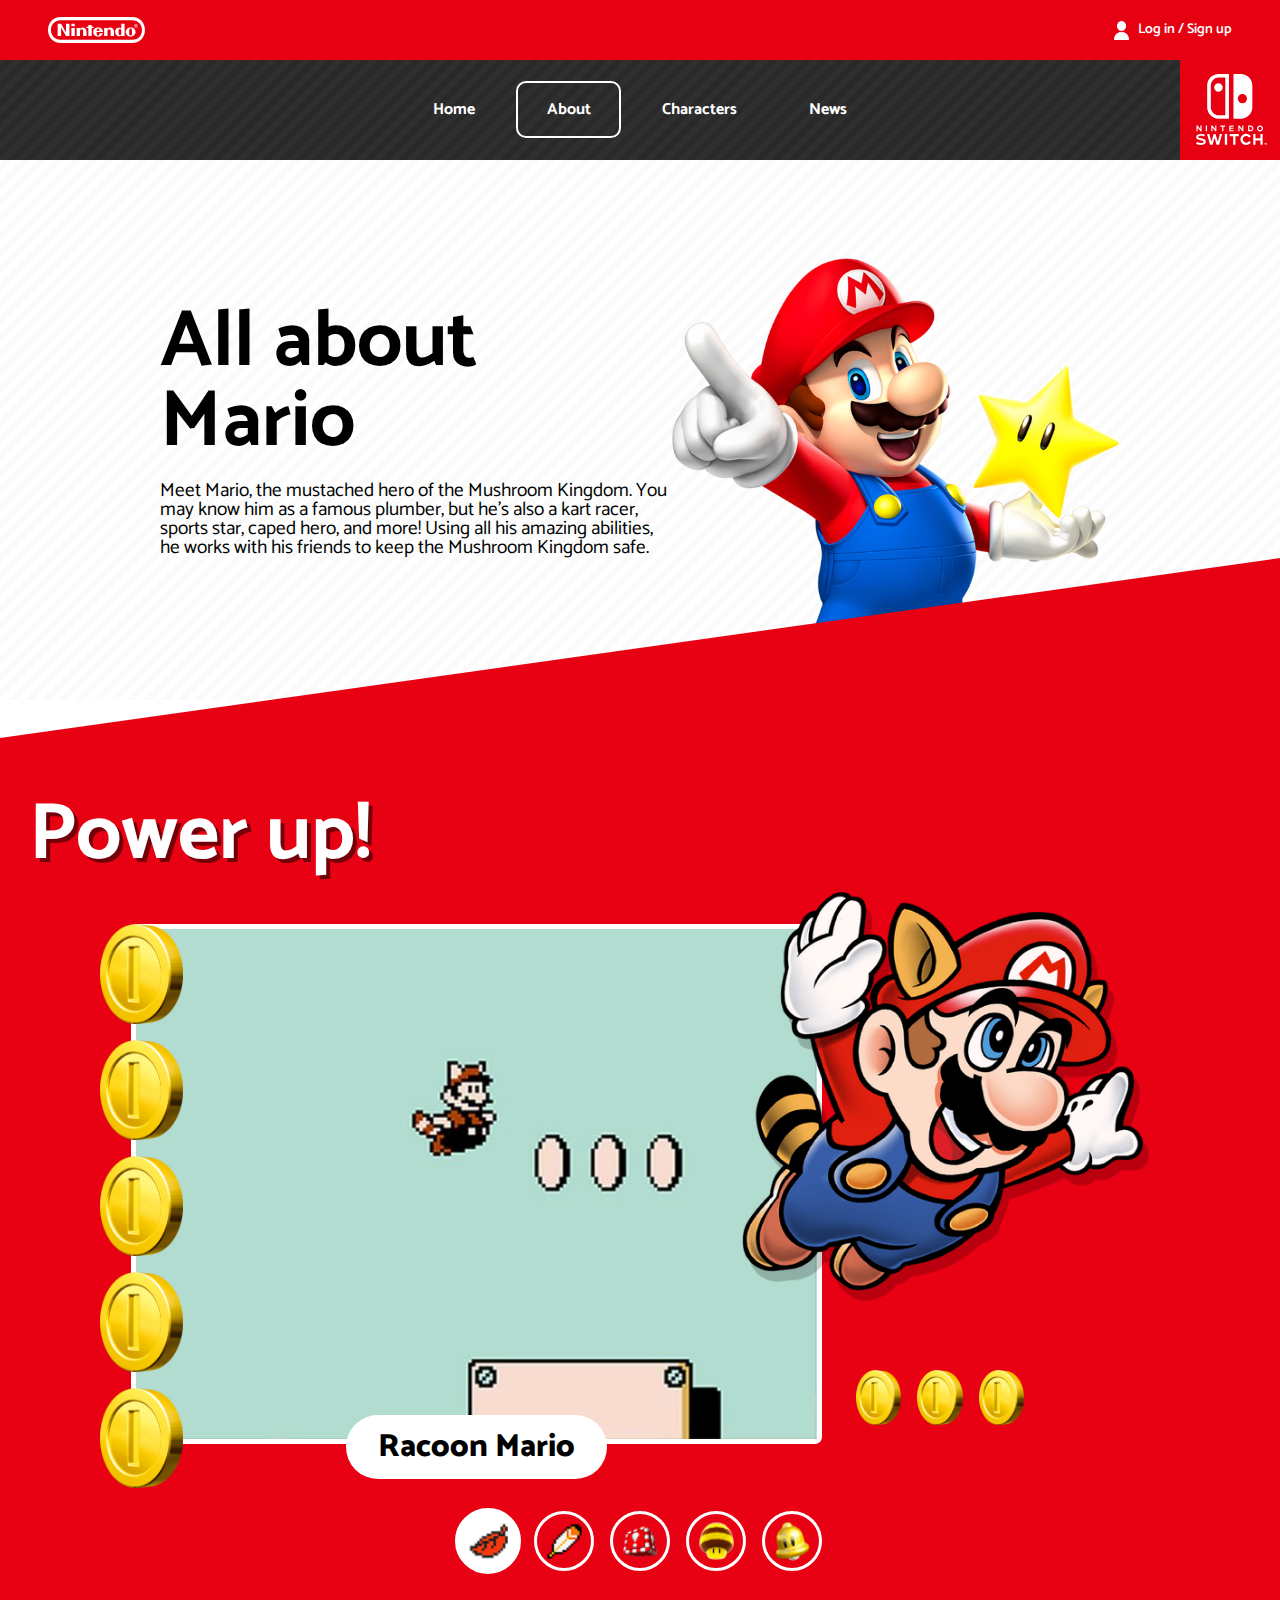
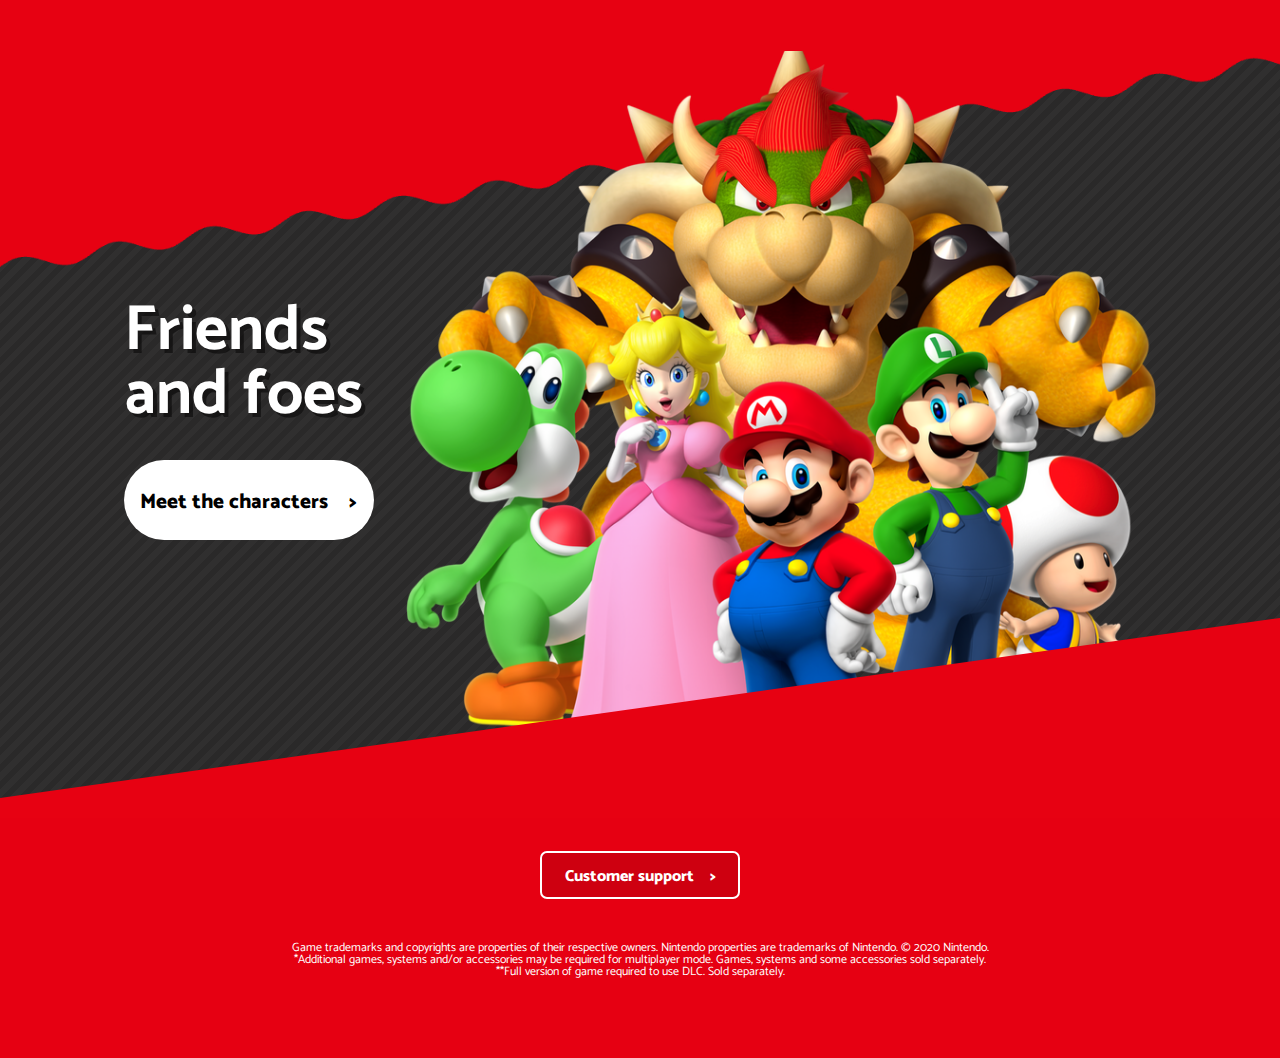
==== commit a0872d8a: "6/19 更改為jQuery 寫法" ====
--- a/about.html
+++ b/about.html
@@ -108,112 +108,157 @@
             **Full version of game required to use DLC. Sold separately.</p>
     </footer>
 
+    <script src="https://ajax.googleapis.com/ajax/libs/jquery/3.7.0/jquery.min.js"></script>
     <script>
-        let slideImg = document.querySelector('.slide_img');
-        let characterImg = document.querySelector('.character_img');
-        let powerName = document.querySelector('.power_name');
-        let btn1 = document.querySelector('.btn_1');
-        let btn2 = document.querySelector('.btn_2');
-        let btn3 = document.querySelector('.btn_3');
-        let btn4 = document.querySelector('.btn_4');
-        let btn5 = document.querySelector('.btn_5');
-
-        btn1.onclick = () => {
-            slideImg.src = 'images/slide-1.jpg';
-            characterImg.src = 'images/character-1.png';
-            powerName.innerHTML = 'Racoon Mario';
-            btn1.style.backgroundColor = 'white';
-            btn1.style.transform = 'scale(1.1)';
-
-            btn2.style.backgroundColor = 'transparent';
-            btn2.style.transform = 'scale(1)';
-            btn3.style.backgroundColor = 'transparent';
-            btn3.style.transform = 'scale(1)';
-            btn4.style.backgroundColor = 'transparent';
-            btn4.style.transform = 'scale(1)';
-            btn5.style.backgroundColor = 'transparent';
-            btn5.style.transform = 'scale(1)';
-        }
-
-        btn2.onclick = () => {
-            slideImg.src = 'images/slide-2.jpg';
-            characterImg.src = 'images/character-2.png';
-            powerName.innerHTML = 'Cape Mario';
-            btn2.style.backgroundColor = 'white';
-            btn2.style.transform = 'scale(1.1)';
-
-            btn1.style.backgroundColor = 'transparent';
-            btn1.style.transform = 'scale(1)';
-            btn3.style.backgroundColor = 'transparent';
-            btn3.style.transform = 'scale(1)';
-            btn4.style.backgroundColor = 'transparent';
-            btn4.style.transform = 'scale(1)';
-            btn5.style.backgroundColor = 'transparent';
-            btn5.style.transform = 'scale(1)';
-        }
-
-        btn3.onclick = () => {
-            slideImg.src = 'images/slide-3.jpg';
-            characterImg.src = 'images/character-3.png';
-            powerName.innerHTML = 'Wing Mario';
-            btn3.style.backgroundColor = 'white';
-            btn3.style.transform = 'scale(1.1)';
-
-            btn1.style.backgroundColor = 'transparent';
-            btn1.style.transform = 'scale(1)';
-            btn2.style.backgroundColor = 'transparent';
-            btn2.style.transform = 'scale(1)';
-            btn4.style.backgroundColor = 'transparent';
-            btn4.style.transform = 'scale(1)';
-            btn5.style.backgroundColor = 'transparent';
-            btn5.style.transform = 'scale(1)';
-        }
-
-        btn4.onclick = () => {
-            slideImg.src = 'images/slide-4.jpg';
-            characterImg.src = 'images/character-4.png';
-            powerName.innerHTML = 'Bee Mario';
-            btn4.style.backgroundColor = 'white';
-            btn4.style.transform = 'scale(1.1)';
-
-            btn1.style.backgroundColor = 'transparent';
-            btn1.style.transform = 'scale(1)';
-            btn2.style.backgroundColor = 'transparent';
-            btn2.style.transform = 'scale(1)';
-            btn3.style.backgroundColor = 'transparent';
-            btn3.style.transform = 'scale(1)';
-            btn5.style.backgroundColor = 'transparent';
-            btn5.style.transform = 'scale(1)';
-        }
-
-        btn5.onclick = () => {
-            slideImg.src = 'images/slide-5.jpg';
-            characterImg.src = 'images/character-5.png';
-            powerName.innerHTML = 'Cat Mario';
-            btn5.style.backgroundColor = 'white';
-            btn5.style.transform = 'scale(1.1)';
-
-            btn1.style.backgroundColor = 'transparent';
-            btn1.style.transform = 'scale(1)';
-            btn2.style.backgroundColor = 'transparent';
-            btn2.style.transform = 'scale(1)';
-            btn3.style.backgroundColor = 'transparent';
-            btn3.style.transform = 'scale(1)';
-            btn4.style.backgroundColor = 'transparent';
-            btn4.style.transform = 'scale(1)';
-        }
+        let slideImg = $('.slide_img');
+        let characterImg = $('.character_img');
+        let powerName = $('.power_name');
+        let btn1 = $('.btn_1');
+        let btn2 = $('.btn_2');
+        let btn3 = $('.btn_3');
+        let btn4 = $('.btn_4');
+        let btn5 = $('.btn_5');
+
+        btn1.click(() => {
+            slideImg.attr('src', 'images/slide-1.jpg');
+            characterImg.attr('src', 'images/character-1.png');
+            powerName.html('Racoon Mario');
+            btn1.css({
+                backgroundColor: 'white',
+                transform: 'scale(1.1)'
+            });
+            btn2.css({
+                backgroundColor: 'transparent',
+                transform: 'scale(1)'
+            });
+            btn3.css({
+                backgroundColor: 'transparent',
+                transform: 'scale(1)'
+            });
+            btn4.css({
+                backgroundColor: 'transparent',
+                transform: 'scale(1)'
+            });
+            btn5.css({
+                backgroundColor: 'transparent',
+                transform: 'scale(1)'
+            });
+        });
+
+        btn2.click(() => {
+            slideImg.attr('src', 'images/slide-2.jpg');
+            characterImg.attr('src', 'images/character-2.png');
+            powerName.html('Cape Mario');
+            btn2.css({
+                backgroundColor: 'white',
+                transform: 'scale(1.1)'
+            });
+            btn1.css({
+                backgroundColor: 'transparent',
+                transform: 'scale(1)'
+            });
+            btn3.css({
+                backgroundColor: 'transparent',
+                transform: 'scale(1)'
+            });
+            btn4.css({
+                backgroundColor: 'transparent',
+                transform: 'scale(1)'
+            });
+            btn5.css({
+                backgroundColor: 'transparent',
+                transform: 'scale(1)'
+            });
+        });
+
+        btn3.click(() => {
+            slideImg.attr('src', 'images/slide-3.jpg');
+            characterImg.attr('src', 'images/character-3.png');
+            powerName.html('Wing Mario');
+            btn3.css({
+                backgroundColor: 'white',
+                transform: 'scale(1.1)'
+            });
+            btn1.css({
+                backgroundColor: 'transparent',
+                transform: 'scale(1)'
+            });
+            btn2.css({
+                backgroundColor: 'transparent',
+                transform: 'scale(1)'
+            });
+            btn4.css({
+                backgroundColor: 'transparent',
+                transform: 'scale(1)'
+            });
+            btn5.css({
+                backgroundColor: 'transparent',
+                transform: 'scale(1)'
+            });
+        });
+
+        btn4.click(() => {
+            slideImg.attr('src', 'images/slide-4.jpg');
+            characterImg.attr('src', 'images/character-4.png');
+            powerName.html('Bee Mario');
+            btn4.css({
+                backgroundColor: 'white',
+                transform: 'scale(1.1)'
+            });
+            btn1.css({
+                backgroundColor: 'transparent',
+                transform: 'scale(1)'
+            });
+            btn2.css({
+                backgroundColor: 'transparent',
+                transform: 'scale(1)'
+            });
+            btn3.css({
+                backgroundColor: 'transparent',
+                transform: 'scale(1)'
+            });
+            btn5.css({
+                backgroundColor: 'transparent',
+                transform: 'scale(1)'
+            });
+        });
+
+        btn5.click(() => {
+            slideImg.attr('src', 'images/slide-5.jpg');
+            characterImg.attr('src', 'images/character-5.png');
+            powerName.html('Cat Mario');
+            btn5.css({
+                backgroundColor: 'white',
+                transform: 'scale(1.1)'
+            });
+            btn1.css({
+                backgroundColor: 'transparent',
+                transform: 'scale(1)'
+            });
+            btn2.css({
+                backgroundColor: 'transparent',
+                transform: 'scale(1)'
+            });
+            btn3.css({
+                backgroundColor: 'transparent',
+                transform: 'scale(1)'
+            });
+            btn4.css({
+                backgroundColor: 'transparent',
+                transform: 'scale(1)'
+            });
+        });
 
         // 手機版menu
-        let menu = document.querySelector('.menu');
-        let phoneNavBtn = document.querySelector('.phone_nav_btn');
-
-        menu.onclick = () => {
-            if(phoneNavBtn.classList.contains('active')){
-                phoneNavBtn.classList.remove('active');
-            }else{
-                phoneNavBtn.classList.add('active');
-            }
-        }
+        $(document).ready(() => {
+            $('.menu').click(() => {
+                if ($('.phone_nav_btn').hasClass('active')) {
+                    $('.phone_nav_btn').removeClass('active')
+                }else {
+                    $('.phone_nav_btn').addClass('active')
+                }
+            });
+        });
 
 
     </script>
--- a/css/about.css
+++ b/css/about.css
@@ -121,6 +121,7 @@
   transition: all 0.3s;
   z-index: 0;
   position: relative;
+  cursor: pointer;
 }
 @media (max-width: 576px) {
   .nav_section .nav_item .menu {
@@ -2006,6 +2007,11 @@
   position: static;
   top: 0px;
 }
+@media (max-width: 576px) {
+  .nav_section {
+    height: 50px;
+  }
+}
 .nav_section .nav_item {
   display: flex;
   align-items: center;
@@ -2013,6 +2019,16 @@
   position: relative;
   height: 100px;
   background-image: repeating-linear-gradient(-45deg, #302f2f, #302f2f 6px, #2a2929 0, #2a2929 12px);
+}
+@media (max-width: 576px) {
+  .nav_section .nav_item {
+    height: 50px;
+  }
+}
+@media (max-width: 576px) {
+  .nav_section .nav_item .nav_btn {
+    display: none;
+  }
 }
 .nav_section .nav_item .nav_btn a:first-child {
   border: 2px solid transparent;
@@ -2049,11 +2065,52 @@
 .nav_section .nav_item .nav_btn a:hover::before {
   width: 100%;
 }
+.nav_section .nav_item .menu {
+  display: none;
+  text-decoration: none;
+  padding: 0.8rem 1.8rem;
+  margin: 0 0.2rem;
+  border: 2px solid transparent;
+  border-radius: 10px;
+  font-weight: 700;
+  transition: all 0.3s;
+  z-index: 0;
+  position: relative;
+  cursor: pointer;
+}
+@media (max-width: 576px) {
+  .nav_section .nav_item .menu {
+    display: block;
+  }
+}
+.nav_section .nav_item .menu::before {
+  content: "";
+  position: absolute;
+  top: 0;
+  right: 0;
+  width: 0;
+  height: 100%;
+  border-radius: 7px;
+  background-color: #e60012;
+  transition: all 0.3s;
+  z-index: -1;
+}
+.nav_section .nav_item .menu:hover {
+  border: 2px solid white;
+}
+.nav_section .nav_item .menu:hover::before {
+  width: 100%;
+}
 .nav_section .nav_item img {
   width: 100px;
   position: absolute;
   top: 0;
   right: 0;
+}
+@media (max-width: 576px) {
+  .nav_section .nav_item img {
+    width: 50px;
+  }
 }
 
 main #about_mario {
@@ -2062,8 +2119,29 @@
   display: flex;
   flex-direction: row;
 }
+@media (max-width: 992px) {
+  main #about_mario {
+    height: 40vh;
+  }
+}
+@media (max-width: 576px) {
+  main #about_mario {
+    flex-direction: column;
+    height: auto;
+  }
+}
 main #about_mario .text_box {
   width: 40%;
+}
+@media (max-width: 992px) {
+  main #about_mario .text_box {
+    width: 50%;
+  }
+}
+@media (max-width: 576px) {
+  main #about_mario .text_box {
+    width: 90%;
+  }
 }
 main #about_mario .text_box h2,
 main #about_mario .text_box p {
@@ -2072,12 +2150,34 @@
 main #about_mario .text_box h2 {
   font-size: 5rem;
 }
+@media (max-width: 576px) {
+  main #about_mario .text_box h2 {
+    font-size: 3rem;
+    margin: 1.5rem 0 1rem 0;
+  }
+}
 main #about_mario .text_box p {
   font-size: 1.2rem;
+}
+@media (max-width: 576px) {
+  main #about_mario .text_box p {
+    font-size: 1rem;
+  }
 }
 main #about_mario img {
   width: 35%;
   margin-top: 12rem;
+}
+@media (max-width: 992px) {
+  main #about_mario img {
+    margin-top: 5rem;
+  }
+}
+@media (max-width: 576px) {
+  main #about_mario img {
+    margin-top: 1rem;
+    width: 80%;
+  }
 }
 main #power {
   background-color: #e70112;
@@ -2100,13 +2200,41 @@
   margin: 3rem 55rem 3rem 0;
   text-shadow: 4px 4px rgba(0, 0, 0, 0.5);
 }
+@media (max-width: 992px) {
+  main #power h2 {
+    margin: 3rem 20rem 3rem 0;
+  }
+}
+@media (max-width: 576px) {
+  main #power h2 {
+    font-size: 3rem;
+    margin: 2rem 0 2rem 0;
+  }
+}
 main #power .power_item {
   display: flex;
 }
+@media (max-width: 992px) {
+  main #power .power_item {
+    justify-content: center;
+  }
+}
 main #power .power_item .coins_item {
   display: flex;
+  justify-content: end;
   position: absolute;
-  left: 3%;
+  bottom: 25%;
+  margin-right: 15rem;
+}
+@media (max-width: 992px) {
+  main #power .power_item .coins_item {
+    margin-right: 5rem;
+  }
+}
+@media (max-width: 576px) {
+  main #power .power_item .coins_item {
+    display: none;
+  }
 }
 main #power .power_item .coins_item img {
   width: 5%;
@@ -2124,6 +2252,16 @@
 main #power .power_item .slide_box {
   width: 100%;
   text-align: center;
+}
+@media (max-width: 992px) {
+  main #power .power_item .slide_box {
+    width: 70%;
+  }
+}
+@media (max-width: 576px) {
+  main #power .power_item .slide_box {
+    width: 90%;
+  }
 }
 main #power .power_item .slide_box .slide_img {
   border-radius: 7px;
@@ -2139,12 +2277,29 @@
   border-radius: 50px;
   margin-top: -3rem;
 }
+@media (max-width: 576px) {
+  main #power .power_item .slide_box .power_name {
+    font-size: 1.5rem;
+  }
+}
 main #power .power_item .character_img {
   margin: -2rem 0 0 -5rem;
   width: 40%;
   height: 40%;
   animation: character_img 1.5s infinite alternate;
 }
+@media (max-width: 992px) {
+  main #power .power_item .character_img {
+    width: 25%;
+    height: 25%;
+    margin: 5rem 0 0 -8rem;
+  }
+}
+@media (max-width: 576px) {
+  main #power .power_item .character_img {
+    display: none;
+  }
+}
 @keyframes character_img {
   0% {
     transform: translateX(-10px);
@@ -2155,7 +2310,17 @@
 }
 main #power .power_item .coins_item-2 {
   position: absolute;
-  right: -65%;
+  left: 100px;
+}
+@media (max-width: 992px) {
+  main #power .power_item .coins_item-2 {
+    left: 50px;
+  }
+}
+@media (max-width: 576px) {
+  main #power .power_item .coins_item-2 {
+    left: 10px;
+  }
 }
 main #power .power_item .coins_item-2 img {
   width: 7%;
@@ -2191,6 +2356,13 @@
   justify-content: center;
   cursor: pointer;
   transition: all 0.1s;
+  z-index: 5;
+}
+@media (max-width: 576px) {
+  main #power .power_btn .btn {
+    width: 45px;
+    height: 45px;
+  }
 }
 main #power .power_btn .btn:hover {
   background-color: white !important;
@@ -2198,6 +2370,11 @@
 }
 main #power .power_btn .btn img {
   width: 35px;
+}
+@media (max-width: 576px) {
+  main #power .power_btn .btn img {
+    width: 25px;
+  }
 }
 main #friend {
   background-image: repeating-linear-gradient(-45deg, #302f2f, #302f2f 6px, #2a2929 0, #2a2929 12px);
@@ -2208,13 +2385,34 @@
   align-items: center;
   margin-top: -15rem;
 }
+@media (max-width: 992px) {
+  main #friend .friend_item {
+    margin-top: -7rem;
+    flex-direction: column;
+  }
+}
+@media (max-width: 576px) {
+  main #friend .friend_item {
+    margin-top: -4rem;
+  }
+}
 main #friend .friend_item .friend_text {
   margin-right: 1rem;
+}
+@media (max-width: 992px) {
+  main #friend .friend_item .friend_text {
+    margin-right: 0;
+  }
 }
 main #friend .friend_item .friend_text h2 {
   margin: 0;
   font-size: 4rem;
   text-shadow: 4px 4px rgba(0, 0, 0, 0.5);
+}
+@media (max-width: 576px) {
+  main #friend .friend_item .friend_text h2 {
+    font-size: 3rem;
+  }
 }
 main #friend .friend_item .friend_text a {
   display: inline-block;
@@ -2232,6 +2430,22 @@
   border: 2px solid transparent;
   transition: all 0.3s;
 }
+@media (max-width: 576px) {
+  main #friend .friend_item .friend_text a {
+    display: inline-block;
+    width: 180px;
+    height: 50px;
+    background-color: white;
+    color: black;
+    line-height: 50px;
+    text-align: center;
+    text-decoration: none;
+    border-radius: 50px;
+    font-weight: 800;
+    font-size: 1rem;
+    margin: 1rem 0;
+  }
+}
 main #friend .friend_item .friend_text a:hover {
   background-color: black;
   color: white;
@@ -2240,4 +2454,58 @@
 main #friend .friend_item img {
   width: 70%;
   margin-left: 1rem;
+}
+@media (max-width: 992px) {
+  main #friend .friend_item img {
+    width: 80%;
+    margin-left: 0;
+  }
+}
+
+footer {
+  display: flex;
+  flex-direction: column;
+  align-items: center;
+  justify-content: center;
+  background-color: #e60012;
+  height: 250px;
+  text-align: center;
+  position: relative;
+}
+footer::before {
+  content: "";
+  position: absolute;
+  left: 0;
+  top: -190px;
+  z-index: 1;
+  width: 100%;
+  height: 200px;
+  background-color: #e70112;
+  clip-path: polygon(0 90%, 100% 0, 100% 100%, 0 100%);
+}
+@media (max-width: 576px) {
+  footer::before {
+    clip-path: polygon(0 90%, 100% 60%, 100% 100%, 0 100%);
+  }
+}
+footer a {
+  display: block;
+  width: 200px;
+  height: 48px;
+  line-height: 48px;
+  background-color: #ce0010;
+  margin: auto;
+  border-radius: 7px;
+  border: 2px solid white;
+  transition: all 0.5s;
+  font-size: 16px;
+  font-weight: 800;
+}
+footer a:hover {
+  background-color: white;
+  color: #ce0010;
+}
+footer p {
+  font-size: 12px;
+  padding: 0 3rem 5rem 3rem;
 }/*# sourceMappingURL=about.css.map */